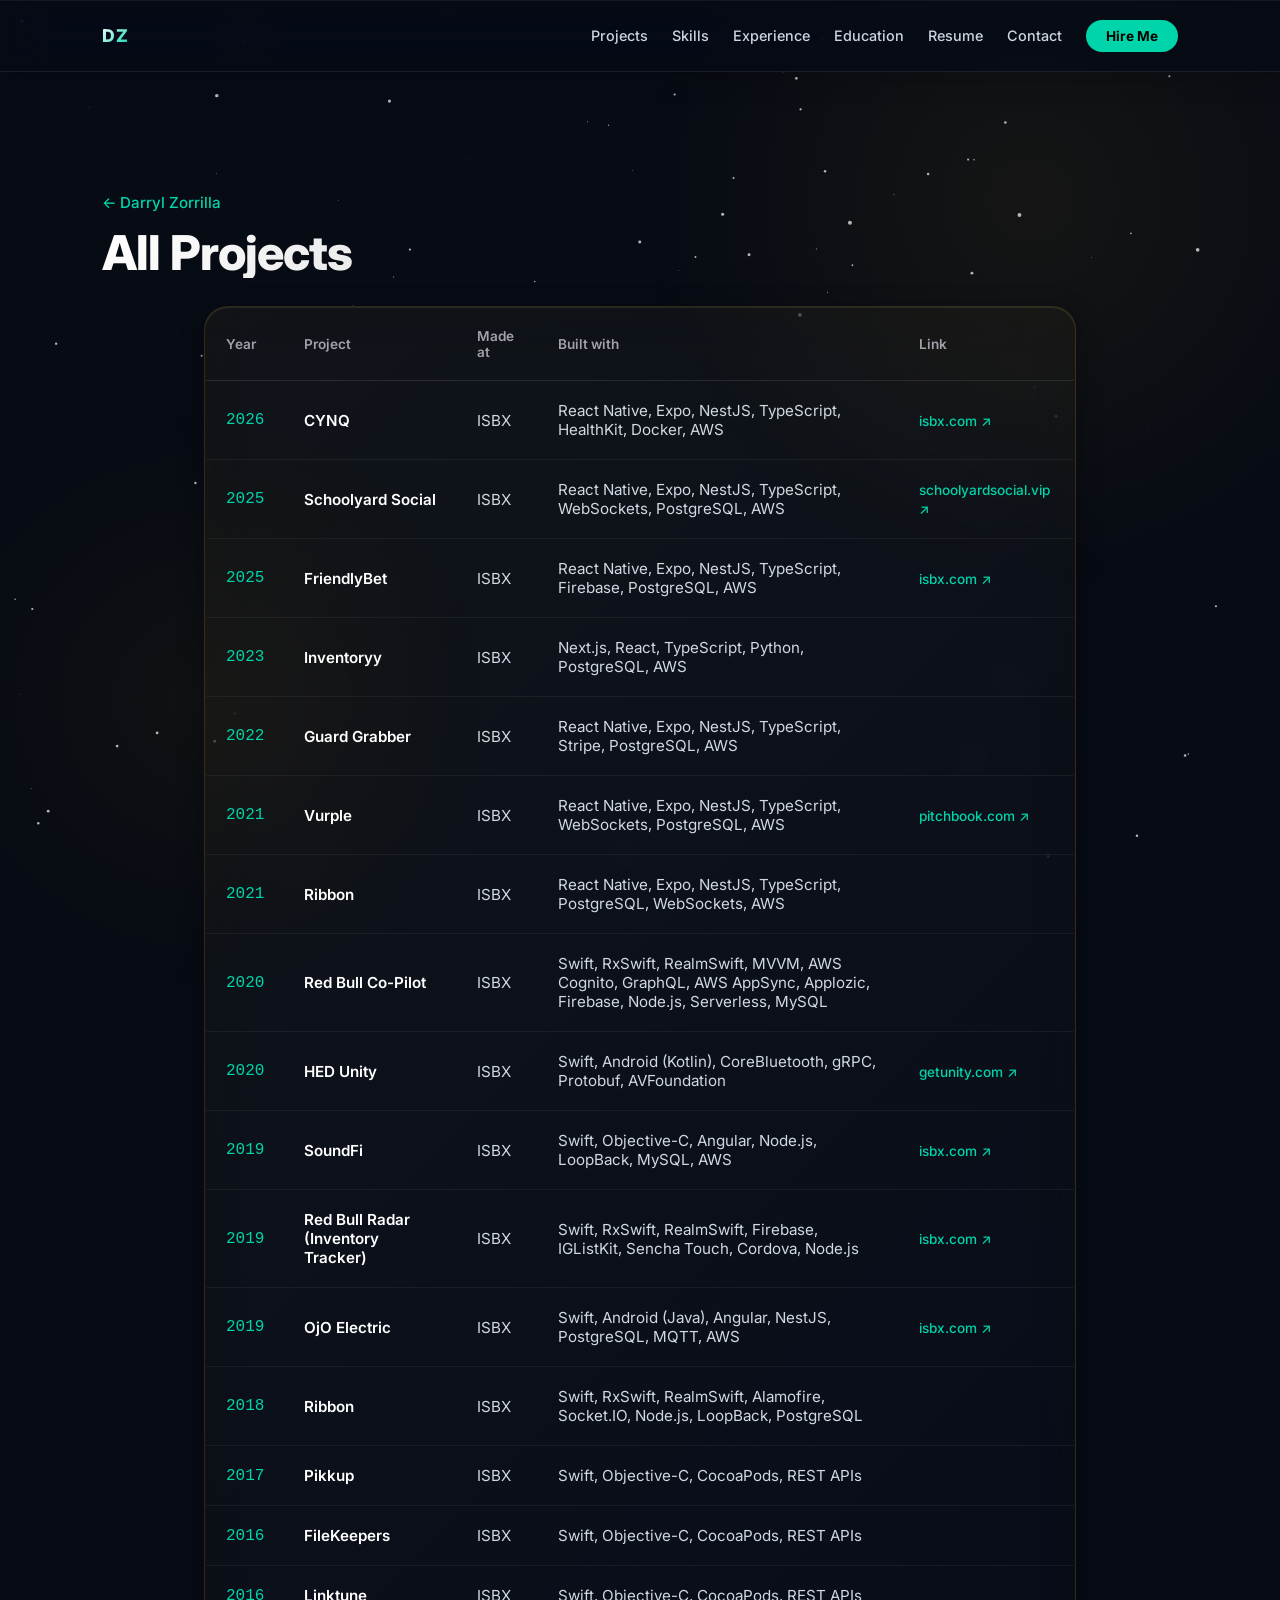
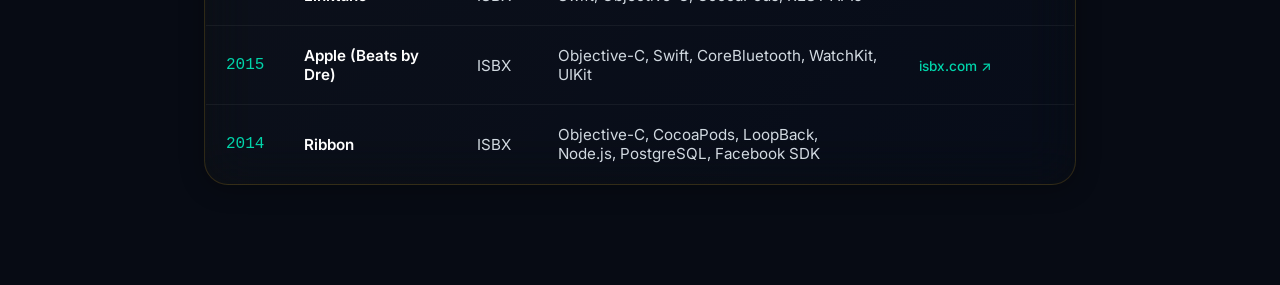
==== archive.html @ 3459eddc "Add files via upload" ====
<!DOCTYPE html>
<html lang="en">
<head>
  <meta charset="UTF-8">
  <meta name="viewport" content="width=device-width, initial-scale=1.0">
  <title>All Projects Archive — Darryl Zorrilla</title>
  <link rel="stylesheet" href="styles.css">
  <link rel="preconnect" href="https://fonts.googleapis.com">
  <link href="https://fonts.googleapis.com/css2?family=Inter:wght@300;400;500;600;700;800&display=swap" rel="stylesheet">
</head>
<body>
  <canvas id="bg"></canvas>
  <div class="background-glow"></div>
  <div class="background-glow-2"></div>
  <div class="cursor-glow" id="cursor-glow"></div>

  <!-- ─── NAV ─────────────────────────────────────────── -->
  <header class="hero archive-hero">
    <nav>
      <div class="logo"><a href="index.html" style="color: inherit; text-decoration: none;">DZ</a></div>

      <div class="nav-links" id="nav-links">
        <a href="index.html#projects">Projects</a>
        <a href="index.html#skills">Skills</a>
        <a href="index.html#experience">Experience</a>
        <a href="index.html#education">Education</a>
        <a href="Darryl%20Zorrilla%20Resume.pdf" target="_blank" rel="noopener noreferrer">Resume</a>
        <a href="index.html#contact">Contact</a>
        <a href="mailto:djzorrilla@yahoo.com" class="nav-cta" id="nav-cta-btn">Hire Me</a>
      </div>

      <button class="hamburger" id="hamburger" aria-label="Toggle navigation" aria-expanded="false">
        <span></span>
        <span></span>
        <span></span>
      </button>
    </nav>
    <div class="archive-header">
       <a href="index.html" class="back-link">← Darryl Zorrilla</a>
       <h1>All Projects</h1>
    </div>
  </header>

  <main class="archive-main">
    <div class="table-container">
      <table class="archive-table">
        <thead>
          <tr>
            <th class="col-year">Year</th>
            <th class="col-title">Project</th>
            <th class="col-company hide-mobile">Made at</th>
            <th class="col-tech hide-mobile">Built with</th>
            <th class="col-link">Link</th>
          </tr>
        </thead>
        <tbody>
          <tr>
            <td class="year">2026</td>
            <td class="title">CYNQ</td>
            <td class="company hide-mobile">ISBX</td>
            <td class="tech hide-mobile">React Native, Expo, NestJS, TypeScript, HealthKit, Docker, AWS</td>
            <td class="link"><a href="https://www.isbx.com" target="_blank" rel="noopener noreferrer">isbx.com ↗</a></td>
          </tr>
          <tr>
            <td class="year">2025</td>
            <td class="title">Schoolyard Social</td>
            <td class="company hide-mobile">ISBX</td>
            <td class="tech hide-mobile">React Native, Expo, NestJS, TypeScript, WebSockets, PostgreSQL, AWS</td>
            <td class="link"><a href="https://www.schoolyardsocial.vip" target="_blank" rel="noopener noreferrer">schoolyardsocial.vip ↗</a></td>
          </tr>
          <tr>
            <td class="year">2025</td>
            <td class="title">FriendlyBet</td>
            <td class="company hide-mobile">ISBX</td>
            <td class="tech hide-mobile">React Native, Expo, NestJS, TypeScript, Firebase, PostgreSQL, AWS</td>
            <td class="link"><a href="https://www.isbx.com" target="_blank" rel="noopener noreferrer">isbx.com ↗</a></td>
          </tr>
          <tr>
            <td class="year">2023</td>
            <td class="title">Inventoryy</td>
            <td class="company hide-mobile">ISBX</td>
            <td class="tech hide-mobile">Next.js, React, TypeScript, Python, PostgreSQL, AWS</td>
            <td class="link"></td>
          </tr>
          <tr>
            <td class="year">2022</td>
            <td class="title">Guard Grabber</td>
            <td class="company hide-mobile">ISBX</td>
            <td class="tech hide-mobile">React Native, Expo, NestJS, TypeScript, Stripe, PostgreSQL, AWS</td>
            <td class="link"></td>
          </tr>
          <tr>
            <td class="year">2021</td>
            <td class="title">Vurple</td>
            <td class="company hide-mobile">ISBX</td>
            <td class="tech hide-mobile">React Native, Expo, NestJS, TypeScript, WebSockets, PostgreSQL, AWS</td>
            <td class="link"><a href="https://pitchbook.com/profiles/company/484176-25#overview" target="_blank" rel="noopener noreferrer">pitchbook.com ↗</a></td>
          </tr>
          <tr>
            <td class="year">2021</td>
            <td class="title">Ribbon</td>
            <td class="company hide-mobile">ISBX</td>
            <td class="tech hide-mobile">React Native, Expo, NestJS, TypeScript, PostgreSQL, WebSockets, AWS</td>
            <td class="link"></td>
          </tr>
          <tr>
            <td class="year">2020</td>
            <td class="title">Red Bull Co-Pilot</td>
            <td class="company hide-mobile">ISBX</td>
            <td class="tech hide-mobile">Swift, RxSwift, RealmSwift, MVVM, AWS Cognito, GraphQL, AWS AppSync, Applozic, Firebase, Node.js, Serverless, MySQL</td>
            <td class="link"></td>
          </tr>
          <tr>
            <td class="year">2020</td>
            <td class="title">HED Unity</td>
            <td class="company hide-mobile">ISBX</td>
            <td class="tech hide-mobile">Swift, Android (Kotlin), CoreBluetooth, gRPC, Protobuf, AVFoundation</td>
            <td class="link"><a href="https://getunity.com" target="_blank" rel="noopener noreferrer">getunity.com ↗</a></td>
          </tr>
          <tr>
            <td class="year">2019</td>
            <td class="title">SoundFi</td>
            <td class="company hide-mobile">ISBX</td>
            <td class="tech hide-mobile">Swift, Objective-C, Angular, Node.js, LoopBack, MySQL, AWS</td>
            <td class="link"><a href="https://www.isbx.com/work/sound-fi" target="_blank" rel="noopener noreferrer">isbx.com ↗</a></td>
          </tr>
          <tr>
            <td class="year">2019</td>
            <td class="title">Red Bull Radar (Inventory Tracker)</td>
            <td class="company hide-mobile">ISBX</td>
            <td class="tech hide-mobile">Swift, RxSwift, RealmSwift, Firebase, IGListKit, Sencha Touch, Cordova, Node.js</td>
            <td class="link"><a href="https://www.isbx.com/work/red-bull" target="_blank" rel="noopener noreferrer">isbx.com ↗</a></td>
          </tr>
          <tr>
            <td class="year">2019</td>
            <td class="title">OjO Electric</td>
            <td class="company hide-mobile">ISBX</td>
            <td class="tech hide-mobile">Swift, Android (Java), Angular, NestJS, PostgreSQL, MQTT, AWS</td>
            <td class="link"><a href="https://www.isbx.com/work/ojo" target="_blank" rel="noopener noreferrer">isbx.com ↗</a></td>
          </tr>
          <tr>
            <td class="year">2018</td>
            <td class="title">Ribbon</td>
            <td class="company hide-mobile">ISBX</td>
            <td class="tech hide-mobile">Swift, RxSwift, RealmSwift, Alamofire, Socket.IO, Node.js, LoopBack, PostgreSQL</td>
            <td class="link"></td>
          </tr>
          <tr>
            <td class="year">2017</td>
            <td class="title">Pikkup</td>
            <td class="company hide-mobile">ISBX</td>
            <td class="tech hide-mobile">Swift, Objective-C, CocoaPods, REST APIs</td>
            <td class="link"></td>
          </tr>
          <tr>
            <td class="year">2016</td>
            <td class="title">FileKeepers</td>
            <td class="company hide-mobile">ISBX</td>
            <td class="tech hide-mobile">Swift, Objective-C, CocoaPods, REST APIs</td>
            <td class="link"></td>
          </tr>
          <tr>
            <td class="year">2016</td>
            <td class="title">Linktune</td>
            <td class="company hide-mobile">ISBX</td>
            <td class="tech hide-mobile">Swift, Objective-C, CocoaPods, REST APIs</td>
            <td class="link"></td>
          </tr>
          <tr>
            <td class="year">2015</td>
            <td class="title">Apple (Beats by Dre)</td>
            <td class="company hide-mobile">ISBX</td>
            <td class="tech hide-mobile">Objective-C, Swift, CoreBluetooth, WatchKit, UIKit</td>
            <td class="link"><a href="https://www.isbx.com/work/apple-beats" target="_blank" rel="noopener noreferrer">isbx.com ↗</a></td>
          </tr>
          <tr>
            <td class="year">2014</td>
            <td class="title">Ribbon</td>
            <td class="company hide-mobile">ISBX</td>
            <td class="tech hide-mobile">Objective-C, CocoaPods, LoopBack, Node.js, PostgreSQL, Facebook SDK</td>
            <td class="link"></td>
          </tr>
        </tbody>
      </table>
    </div>
  </main>

  <script src="script.js"></script>
</body>
</html>
---- styles.css ----
/* ─── Design Tokens ──────────────────────────────────── */
:root {
  --nav-height: 72px;
  --accent: #00d4aa;
  --accent-alt: #6366f1;
  --bg: #070b14;
  --surface: rgba(255, 255, 255, 0.03);
  --border: rgba(255, 255, 255, 0.07);
  --text-muted: #8b9ab0;
  --text-dim: #aab6c2;
  --radius-card: 24px;
  --radius-pill: 999px;
}

* {
  margin: 0;
  padding: 0;
  box-sizing: border-box;
}

html {
  scroll-behavior: smooth;
}

body {
  font-family: 'Inter', sans-serif;
  background: var(--bg);
  color: white;
  overflow-x: hidden;
}

/* ─── Canvas background ──────────────────────────────── */
#bg {
  position: fixed;
  top: 0;
  left: 0;
  z-index: -1;
  pointer-events: none;
}

/* ─── Global Cursor Glow ───────────────────────────────── */
.cursor-glow {
  position: fixed;
  width: 500px;
  height: 500px;
  background: radial-gradient(circle, rgba(251, 191, 36, 0.09) 0%, rgba(234, 179, 8, 0.03) 30%, rgba(234, 179, 8, 0) 70%);
  pointer-events: none;
  transform: translate(-50%, -50%);
  z-index: -2;
  mix-blend-mode: screen;
  will-change: transform;
  border-radius: 50%;
  transition: transform 0.08s cubic-bezier(0.25, 1, 0.5, 1);
}

.background-glow {
  position: fixed;
  width: 800px;
  height: 800px;
  background: radial-gradient(circle, rgba(251, 191, 36, 0.06) 0%, transparent 70%);
  top: -200px;
  right: -150px;
  z-index: -1;
  pointer-events: none;
}

.background-glow-2 {
  position: fixed;
  width: 600px;
  height: 600px;
  background: radial-gradient(circle, rgba(234, 179, 8, 0.04) 0%, transparent 70%);
  bottom: -100px;
  left: -100px;
  z-index: -1;
  pointer-events: none;
}

/* ─── Nav ────────────────────────────────────────────── */
nav {
  position: fixed;
  top: 0;
  left: 0;
  width: 100%;
  height: var(--nav-height);
  padding: 0 8%;
  display: flex;
  justify-content: space-between;
  align-items: center;
  backdrop-filter: blur(20px) saturate(180%);
  -webkit-backdrop-filter: blur(20px) saturate(180%);
  background: rgba(7, 11, 20, 0.7);
  border-bottom: 1px solid rgba(255, 255, 255, 0.08);
  z-index: 100;
  box-shadow: 0 4px 30px rgba(0, 0, 0, 0.2), inset 0 1px 0 rgba(255, 255, 255, 0.05);
}

.logo {
  font-weight: 800;
  font-size: 1.1rem;
  letter-spacing: 1px;
  background: linear-gradient(135deg, #fff 0%, var(--accent) 100%);
  -webkit-background-clip: text;
  -webkit-text-fill-color: transparent;
  background-clip: text;
}

.nav-links {
  display: flex;
  gap: 24px;
  align-items: center;
}

.nav-links a {
  color: #cbd5e1;
  text-decoration: none;
  font-size: 0.9rem;
  font-weight: 500;
  transition: color 0.2s ease;
}

.nav-links a:hover {
  color: var(--accent);
}

.nav-cta {
  padding: 8px 20px;
  background: var(--accent);
  color: #000 !important;
  border-radius: var(--radius-pill);
  font-weight: 700 !important;
  font-size: 0.85rem !important;
  transition: opacity 0.2s ease, transform 0.2s ease !important;
}

.nav-cta:hover {
  opacity: 0.85;
  transform: translateY(-1px);
}

/* ─── Hamburger ──────────────────────────────────────── */
.hamburger {
  display: none;
  flex-direction: column;
  justify-content: center;
  gap: 5px;
  background: none;
  border: none;
  cursor: pointer;
  padding: 4px;
}

.hamburger span {
  display: block;
  width: 24px;
  height: 2px;
  background: white;
  border-radius: 2px;
  transition: transform 0.3s ease, opacity 0.3s ease;
}

.hamburger.open span:nth-child(1) { transform: translateY(7px) rotate(45deg); }
.hamburger.open span:nth-child(2) { opacity: 0; }
.hamburger.open span:nth-child(3) { transform: translateY(-7px) rotate(-45deg); }

/* ─── Mobile nav drawer ──────────────────────────────── */
.nav-links.mobile-open {
  display: flex !important;
  flex-direction: column;
  position: fixed;
  top: var(--nav-height);
  left: 0;
  width: 100%;
  padding: 28px 8%;
  gap: 20px;
  background: rgba(7, 11, 20, 0.98);
  backdrop-filter: blur(20px);
  border-top: 1px solid var(--border);
  animation: slideDown 0.2s ease;
  overflow-y: auto;
  max-height: calc(100vh - var(--nav-height));
}

@keyframes slideDown {
  from { opacity: 0; transform: translateY(-8px); }
  to   { opacity: 1; transform: translateY(0); }
}

/* ─── Hero ───────────────────────────────────────────── */
.hero {
  min-height: 100vh;
  padding: calc(var(--nav-height) + 80px) 8% 100px;
  display: flex;
  flex-direction: column;
  justify-content: center;
}

.hero-content {
  max-width: 960px;
}

.eyebrow,
.section-label {
  color: var(--accent);
  font-size: 0.75rem;
  font-weight: 600;
  letter-spacing: 3px;
  margin-bottom: 20px;
  display: block;
}

h1 {
  font-size: clamp(2.6rem, 6vw, 5.2rem);
  font-weight: 800;
  line-height: 1.05;
  margin-bottom: 28px;
  letter-spacing: -0.02em;
}

.gradient-text {
  background: linear-gradient(135deg, var(--accent) 0%, #818cf8 100%);
  -webkit-background-clip: text;
  -webkit-text-fill-color: transparent;
  background-clip: text;
}

.hero-description {
  color: var(--text-dim);
  font-size: 1.15rem;
  line-height: 1.85;
  max-width: 680px;
  margin-bottom: 40px;
}

/* ─── Hero Stats ─────────────────────────────────────── */
.hero-stats {
  display: flex;
  align-items: center;
  gap: 0;
  margin-bottom: 44px;
  padding: 24px 28px;
  background: var(--surface);
  border: 1px solid var(--border);
  border-radius: 16px;
  width: fit-content;
}

.stat {
  display: flex;
  flex-direction: column;
  gap: 4px;
  padding: 0 28px;
}

.stat:first-child {
  padding-left: 0;
}

.stat-number {
  font-size: 1.5rem;
  font-weight: 800;
  color: var(--accent);
  letter-spacing: -0.02em;
}

.stat-label {
  font-size: 0.75rem;
  color: var(--text-muted);
  font-weight: 500;
  white-space: nowrap;
}

.stat-divider {
  width: 1px;
  height: 40px;
  background: var(--border);
  flex-shrink: 0;
}

/* ─── Hero Buttons ───────────────────────────────────── */
.hero-buttons {
  display: flex;
  gap: 14px;
}

.primary-btn,
.secondary-btn {
  padding: 14px 26px;
  border-radius: 12px;
  text-decoration: none;
  font-size: 0.95rem;
  font-weight: 600;
  transition: all 0.2s ease;
}

.primary-btn {
  background: var(--accent);
  color: #000;
  box-shadow: 0 4px 15px rgba(251, 191, 36, 0.2), inset 0 1px 0 rgba(255, 255, 255, 0.3);
}

.primary-btn:hover {
  transform: translateY(-2px);
  box-shadow: 0 8px 24px rgba(251, 191, 36, 0.35), inset 0 1px 0 rgba(255, 255, 255, 0.4);
}

.secondary-btn {
  border: 1px solid var(--border);
  color: white;
  background: rgba(255, 255, 255, 0.02);
  backdrop-filter: blur(12px);
  -webkit-backdrop-filter: blur(12px);
  box-shadow: inset 0 1px 0 rgba(255, 255, 255, 0.05);
}

.secondary-btn:hover {
  border-color: rgba(251, 191, 36, 0.4);
  background: rgba(251, 191, 36, 0.03);
  transform: translateY(-2px);
}

/* ─── Sections ───────────────────────────────────────── */
section {
  padding: 110px 8%;
  scroll-margin-top: var(--nav-height);
}

.section-header {
  margin-bottom: 48px;
}

.section-header h2 {
  font-size: clamp(1.8rem, 4vw, 2.8rem);
  font-weight: 800;
  letter-spacing: -0.02em;
  margin-bottom: 10px;
}

.section-subtitle {
  color: var(--text-muted);
  font-size: 0.95rem;
  margin-top: 10px;
}

/* ─── Skills ─────────────────────────────────────────── */
.skills-categories {
  display: flex;
  flex-direction: column;
  gap: 28px;
}

.skill-group {
  display: flex;
  align-items: flex-start;
  gap: 20px;
}

.skill-group-label {
  color: var(--text-muted);
  font-size: 0.75rem;
  font-weight: 600;
  letter-spacing: 1.5px;
  min-width: 80px;
  margin-top: 12px;
  text-transform: uppercase;
  flex-shrink: 0;
}

.skills-grid {
  display: flex;
  flex-wrap: wrap;
  gap: 10px;
}

.skills-grid span {
  padding: 9px 16px;
  border-radius: var(--radius-pill);
  background: var(--surface);
  border: 1px solid var(--border);
  font-size: 0.85rem;
  font-weight: 500;
  color: #d1d9e0;
  transition: all 0.2s ease;
  cursor: default;
}

.skills-grid span:hover {
  border-color: rgba(251, 191, 36, 0.5);
  color: var(--accent);
  background: rgba(251, 191, 36, 0.06);
}

/* ─── Project Grid ───────────────────────────────────── */
.project-grid {
  display: grid;
  grid-template-columns: repeat(auto-fill, minmax(320px, 1fr));
  gap: 20px;
  overflow: visible;
}

/* ─── Flip Card ──────────────────────────────────────── */
.flip-card {
  perspective: 1200px;
  height: 540px;
  cursor: pointer;
}

.flip-card.featured {
  grid-column: span 2;
}

.flip-card-inner {
  position: relative;
  width: 100%;
  height: 100%;
  transition: transform 0.65s cubic-bezier(0.23, 1, 0.32, 1);
  transform-style: preserve-3d;
}

.flip-card.flipped .flip-card-inner {
  transform: rotateY(180deg);
}

.flip-card-front,
.flip-card-back {
  position: absolute;
  top: 0;
  left: 0;
  width: 100%;
  height: 100%;
  padding: 30px;
  border-radius: var(--radius-card);
  backface-visibility: hidden;
  -webkit-backface-visibility: hidden;
  border: 1px solid rgba(255, 255, 255, 0.08);
  background: linear-gradient(135deg, rgba(255, 255, 255, 0.05) 0%, rgba(255, 255, 255, 0.01) 100%);
  backdrop-filter: blur(24px) saturate(160%);
  -webkit-backdrop-filter: blur(24px) saturate(160%);
  box-shadow: 0 8px 32px 0 rgba(0, 0, 0, 0.3), inset 0 1px 1px 0 rgba(255, 255, 255, 0.1);
  display: flex;
  flex-direction: column;
  transition: border-color 0.3s ease, box-shadow 0.3s ease;
  overflow: hidden;
}

.flip-card:hover .flip-card-front,
.flip-card:hover .flip-card-back {
  border-color: rgba(251, 191, 36, 0.35);
  box-shadow: 0 12px 40px rgba(0, 0, 0, 0.4), inset 0 1px 2px rgba(255, 255, 255, 0.2);
}

.flip-card-back {
  transform: rotateY(180deg);
  background: linear-gradient(135deg, rgba(251, 191, 36, 0.05) 0%, rgba(234, 179, 8, 0.05) 100%);
  border-color: rgba(251, 191, 36, 0.2);
}

/* Card Images */
.card-image {
  margin: -30px -30px 20px -30px;
  height: 200px;
  overflow: hidden;
  border-bottom: 1px solid rgba(255, 255, 255, 0.08);
  position: relative;
}

.card-image img {
  width: 100%;
  height: 100%;
  object-fit: cover;
  transition: transform 0.6s cubic-bezier(0.23, 1, 0.32, 1);
}

.flip-card:hover .card-image img {
  transform: scale(1.05);
}

.card-image.placeholder {
  background: linear-gradient(135deg, rgba(251, 191, 36, 0.08) 0%, rgba(234, 179, 8, 0.02) 100%);
  display: flex;
  align-items: center;
  justify-content: center;
  transition: transform 0.6s cubic-bezier(0.23, 1, 0.32, 1);
}

.placeholder-icon {
  font-size: 3.5rem;
  color: rgba(251, 191, 36, 0.15);
  transition: color 0.3s ease, transform 0.6s ease;
}

.flip-card:hover .card-image.placeholder {
  transform: scale(1.02);
}

.flip-card:hover .placeholder-icon {
  color: rgba(251, 191, 36, 0.4);
  transform: rotate(15deg);
}

/* Link Icons */
.link-icon {
  display: inline-block;
  font-size: 0.8em;
  margin-left: 6px;
  color: var(--accent);
  opacity: 0.7;
  transition: opacity 0.2s, transform 0.2s;
}

.flip-card-front h3 a:hover .link-icon {
  opacity: 1;
  transform: translate(2px, -2px);
}

/* Local Card Mouse Spotlight Glow */
.flip-card-front::after,
.flip-card-back::after {
  content: '';
  position: absolute;
  top: 0;
  left: 0;
  right: 0;
  bottom: 0;
  border-radius: inherit;
  background: radial-gradient(
    300px circle at var(--mouse-x, 0px) var(--mouse-y, 0px),
    rgba(251, 191, 36, 0.07),
    transparent 60%
  );
  z-index: 0;
  pointer-events: none;
  opacity: 0;
  transition: opacity 0.3s ease;
}

.flip-card:hover .flip-card-front::after,
.flip-card:hover .flip-card-back::after {
  opacity: 1;
}

.flip-card-front *,
.flip-card-back * {
  position: relative;
  z-index: 2;
}

/* Front face */
.card-tag {
  font-size: 0.7rem;
  font-weight: 600;
  letter-spacing: 1.5px;
  color: var(--accent);
  text-transform: uppercase;
  margin-bottom: 14px;
}

.flip-card-front h3 {
  font-size: 1.5rem;
  font-weight: 700;
  margin-bottom: 14px;
  letter-spacing: -0.01em;
}

.flip-card-front h3 a {
  color: inherit;
  text-decoration: none;
  transition: color 0.2s ease;
}

.flip-card-front h3 a:hover {
  color: var(--accent);
}

.flip-card-front > p {
  color: var(--text-dim);
  line-height: 1.7;
  font-size: 0.95rem;
  flex: 1;
}

.flip-hint {
  margin-top: 20px;
  font-size: 0.75rem;
  color: var(--text-muted);
  font-weight: 500;
  display: flex;
  align-items: center;
  gap: 4px;
  opacity: 0.7;
  transition: opacity 0.2s ease;
}

.flip-card:hover .flip-hint {
  opacity: 1;
  color: var(--accent);
}

/* Back face */
.card-back-title {
  font-size: 0.7rem;
  font-weight: 600;
  letter-spacing: 1.5px;
  color: var(--accent);
  text-transform: uppercase;
  margin-bottom: 16px;
}

.contributions {
  list-style: none;
  display: flex;
  flex-direction: column;
  gap: 9px;
  flex: 1;
  margin-bottom: 20px;
}

.contributions li {
  font-size: 0.9rem;
  color: var(--text-dim);
  line-height: 1.5;
  display: flex;
  align-items: flex-start;
  gap: 8px;
}

.contributions li::before {
  content: '▸';
  color: var(--accent);
  font-size: 0.75rem;
  flex-shrink: 0;
  margin-top: 2px;
}

.tech-tags {
  display: flex;
  flex-wrap: wrap;
  gap: 8px;
  margin-top: auto;
}

.tech-tags span {
  font-size: 0.72rem;
  font-weight: 600;
  padding: 5px 12px;
  border-radius: var(--radius-pill);
  background: rgba(251, 191, 36, 0.1);
  border: 1px solid rgba(251, 191, 36, 0.25);
  color: var(--accent);
  letter-spacing: 0.3px;
}

/* ─── Notable Work ───────────────────────────────────── */
.notable-work {
  margin-top: 60px;
  padding: 32px 40px;
  background: var(--surface);
  border: 1px solid var(--border);
  border-radius: var(--radius-card);
}

.notable-work h3 {
  font-size: 1.15rem;
  color: white;
  margin-bottom: 24px;
  font-weight: 700;
  letter-spacing: -0.01em;
}

.notable-list {
  list-style: none;
  display: grid;
  grid-template-columns: repeat(auto-fit, minmax(280px, 1fr));
  gap: 20px 24px;
}

.notable-list li {
  font-size: 0.95rem;
  color: var(--text-dim);
  line-height: 1.5;
  display: flex;
  align-items: flex-start;
  gap: 10px;
}

.notable-list li::before {
  content: '▸';
  color: var(--accent);
  font-size: 0.8rem;
  margin-top: 2px;
  flex-shrink: 0;
}

.notable-list strong {
  color: #fff;
  font-weight: 600;
}

/* ─── Education & Certifications ─────────────────────── */
.education-section {
  border-top: 1px solid var(--border);
}

.education-grid {
  display: grid;
  grid-template-columns: repeat(auto-fit, minmax(320px, 1fr));
  gap: 24px;
}

.education-card {
  padding: 28px 32px;
  background: var(--surface);
  border: 1px solid var(--border);
  border-radius: var(--radius-card);
  transition: border-color 0.3s ease;
}

.education-card:hover {
  border-color: rgba(251, 191, 36, 0.35);
}

.education-card .edu-icon {
  font-size: 1.8rem;
  margin-bottom: 16px;
  display: block;
}

.education-card h4 {
  font-size: 1.1rem;
  font-weight: 700;
  margin-bottom: 6px;
}

.education-card .edu-school {
  color: var(--accent);
  font-size: 0.85rem;
  font-weight: 600;
  margin-bottom: 4px;
}

.education-card .edu-detail {
  color: var(--text-muted);
  font-size: 0.85rem;
  line-height: 1.5;
}

.education-card .edu-year {
  color: var(--text-muted);
  font-size: 0.8rem;
  font-weight: 500;
  margin-top: 8px;
  display: inline-block;
  padding: 4px 12px;
  background: rgba(255, 255, 255, 0.04);
  border-radius: var(--radius-pill);
}

.cert-badge {
  display: inline-flex;
  align-items: center;
  gap: 6px;
  margin-top: 8px;
  padding: 4px 14px;
  background: rgba(251, 191, 36, 0.08);
  border: 1px solid rgba(251, 191, 36, 0.2);
  border-radius: var(--radius-pill);
  font-size: 0.75rem;
  color: var(--accent);
  font-weight: 600;
}

/* ─── Timeline ───────────────────────────────────────── */
.timeline {
  display: flex;
  flex-direction: column;
  gap: 0;
  position: relative;
}

.timeline::before {
  content: '';
  position: absolute;
  left: 88px;
  top: 12px;
  bottom: 12px;
  width: 1px;
  background: linear-gradient(to bottom, var(--accent), var(--accent-alt), transparent);
  opacity: 0.3;
}

.timeline-item {
  display: grid;
  grid-template-columns: 120px 1fr;
  gap: 24px;
  padding-bottom: 40px;
  position: relative;
}

.timeline-item:last-child {
  padding-bottom: 0;
}

.timeline-left {
  display: flex;
  flex-direction: column;
  align-items: flex-end;
  gap: 12px;
  padding-top: 4px;
}

.timeline-year {
  color: var(--accent);
  font-weight: 700;
  font-size: 0.8rem;
  text-align: right;
  line-height: 1.3;
  white-space: nowrap;
}

.timeline-dot {
  width: 10px;
  height: 10px;
  border-radius: 50%;
  background: var(--accent);
  border: 2px solid var(--bg);
  box-shadow: 0 0 0 3px rgba(251, 191, 36, 0.2);
  flex-shrink: 0;
  position: relative;
  left: 5px;
}

.timeline-right {
  padding-bottom: 4px;
}

.timeline-right h4 {
  font-size: 1.1rem;
  font-weight: 700;
  margin-bottom: 4px;
}

.timeline-company {
  color: var(--accent);
  font-size: 0.85rem;
  font-weight: 600;
  margin-bottom: 10px;
}

.timeline-right > p:last-child {
  color: var(--text-dim);
  line-height: 1.7;
  font-size: 0.92rem;
}

/* ─── Contact ────────────────────────────────────────── */
.contact-section {
  background: linear-gradient(135deg, rgba(251, 191, 36, 0.03) 0%, rgba(234, 179, 8, 0.03) 100%);
  border-top: 1px solid var(--border);
}

.contact-text {
  color: var(--text-dim);
  line-height: 1.8;
  max-width: 560px;
  font-size: 1.05rem;
}

.contact-links {
  margin-top: 32px;
  display: flex;
  gap: 20px;
  flex-wrap: wrap;
}

.contact-links a {
  color: white;
  text-decoration: none;
  font-weight: 600;
  font-size: 1rem;
  padding: 14px 28px;
  border-radius: 12px;
  border: 1px solid var(--border);
  background: var(--surface);
  transition: all 0.2s ease;
}

.contact-links a:hover {
  color: var(--accent);
  border-color: rgba(251, 191, 36, 0.4);
  transform: translateY(-2px);
}

/* ─── Responsive ─────────────────────────────────────── */
@media (max-width: 900px) {
  .flip-card.featured {
    grid-column: span 1;
  }

  .hero-stats {
    flex-wrap: wrap;
    gap: 16px;
  }

  .stat-divider {
    display: none;
  }

  .stat {
    padding: 0 16px;
  }
}

@media (max-width: 768px) {
  .hamburger {
    display: flex;
  }

  .nav-links {
    display: none;
  }

  section {
    padding: 80px 6%;
  }

  .hero {
    padding-left: 6%;
    padding-right: 6%;
  }

  .skill-group {
    flex-direction: column;
    gap: 10px;
  }

  .skill-group-label {
    min-width: unset;
    margin-top: 0;
  }

  .timeline::before {
    left: 72px;
  }

  .timeline-item {
    grid-template-columns: 90px 1fr;
  }

  .hero-stats {
    width: 100%;
    justify-content: space-between;
  }

  /* ── Mobile flip-card fixes ── */
  .project-grid {
    grid-template-columns: 1fr;
    gap: 16px;
  }

  .flip-card,
  .flip-card.featured {
    grid-column: span 1;
    height: 520px;
  }

  .flip-card-front {
    padding: 24px;
  }

  .flip-card-front h3 {
    font-size: 1.3rem;
  }

  .flip-card-front > p {
    font-size: 0.88rem;
  }

  .flip-card-back {
    padding: 24px;
  }

  .contributions {
    gap: 7px;
    margin-bottom: 14px;
  }

  .contributions li {
    font-size: 0.82rem;
  }

  .tech-tags span {
    font-size: 0.68rem;
    padding: 4px 10px;
  }

  .flip-hint {
    font-size: 0.72rem;
  }

  .notable-work {
    padding: 24px 20px;
  }

  .notable-list {
    grid-template-columns: 1fr;
    gap: 14px;
  }

  .education-grid {
    grid-template-columns: 1fr;
  }
}

@media (max-width: 480px) {
  .timeline-item {
    grid-template-columns: 1fr;
  }

  .timeline::before {
    display: none;
  }

  .timeline-left {
    flex-direction: row;
    align-items: center;
    gap: 10px;
  }

  .timeline-dot {
    left: 0;
  }

  .hero-stats {
    flex-direction: column;
    gap: 12px;
  }

  .stat {
    flex-direction: row;
    align-items: center;
    gap: 8px;
    padding: 0;
  }

  .stat-number {
    font-size: 1.2rem;
  }

  .hero-buttons {
    flex-direction: column;
  }

  .primary-btn,
  .secondary-btn {
    text-align: center;
  }
}

/* ─── Archive Link Button ────────────────────────────── */
.archive-link-wrapper {
  margin-top: 60px;
  display: flex;
  justify-content: center;
}

.archive-link {
  display: inline-flex;
  align-items: center;
  gap: 8px;
  padding: 14px 26px;
  border-radius: 12px;
  text-decoration: none;
  font-size: 0.95rem;
  font-weight: 600;
  border: 1px solid var(--border);
  color: white;
  background: rgba(255, 255, 255, 0.02);
  backdrop-filter: blur(12px);
  -webkit-backdrop-filter: blur(12px);
  box-shadow: inset 0 1px 0 rgba(255, 255, 255, 0.05);
  transition: all 0.2s ease;
}

.archive-link:hover {
  border-color: rgba(251, 191, 36, 0.4);
  background: rgba(251, 191, 36, 0.03);
  transform: translateY(-2px);
  color: var(--accent);
}

/* ─── Archive Page ───────────────────────────────────── */
.archive-hero {
  min-height: auto;
  padding-bottom: 0;
}

.archive-header {
  margin-top: 40px;
}

.archive-header h1 {
  font-size: 3rem;
  margin-top: 16px;
  background: linear-gradient(135deg, #ffffff 0%, rgba(255, 255, 255, 0.7) 100%);
  -webkit-background-clip: text;
  -webkit-text-fill-color: transparent;
}

.back-link {
  color: var(--accent);
  text-decoration: none;
  font-weight: 500;
  font-size: 0.95rem;
  transition: opacity 0.2s;
  display: inline-block;
}

.back-link:hover {
  opacity: 0.8;
}

.archive-main {
  max-width: 1000px;
  margin: 0 auto;
  padding: 0 5%;
  padding-bottom: 100px;
}

.table-container {
  background: linear-gradient(135deg, rgba(251, 191, 36, 0.05) 0%, rgba(234, 179, 8, 0.01) 100%);
  border: 1px solid rgba(251, 191, 36, 0.15);
  border-radius: var(--radius-card);
  padding: 1px;
  overflow-x: auto;
  backdrop-filter: blur(24px) saturate(160%);
  -webkit-backdrop-filter: blur(24px) saturate(160%);
  box-shadow: 0 4px 24px rgba(0, 0, 0, 0.3), inset 0 1px 1px rgba(255, 255, 255, 0.1);
}

.archive-table {
  width: 100%;
  border-collapse: collapse;
  text-align: left;
}

.archive-table th {
  padding: 20px;
  font-size: 0.85rem;
  color: #a1a1aa;
  font-weight: 600;
  border-bottom: 1px solid rgba(255, 255, 255, 0.1);
}

.archive-table td {
  padding: 20px;
  font-size: 0.95rem;
  border-bottom: 1px solid rgba(255, 255, 255, 0.05);
  color: #d1d9e0;
}

.archive-table tr:last-child td {
  border-bottom: none;
}

.archive-table tr:hover td {
  background: rgba(251, 191, 36, 0.05);
}

.archive-table .year {
  color: var(--accent);
  font-family: monospace;
  font-size: 1rem;
}

.archive-table .title {
  font-weight: 600;
  color: #ffffff;
}

.archive-table .link a {
  color: var(--accent);
  text-decoration: none;
  font-size: 0.85rem;
  font-weight: 500;
}

.archive-table .link a:hover {
  text-decoration: underline;
}

@media (max-width: 768px) {
  .hide-mobile {
    display: none;
  }
}
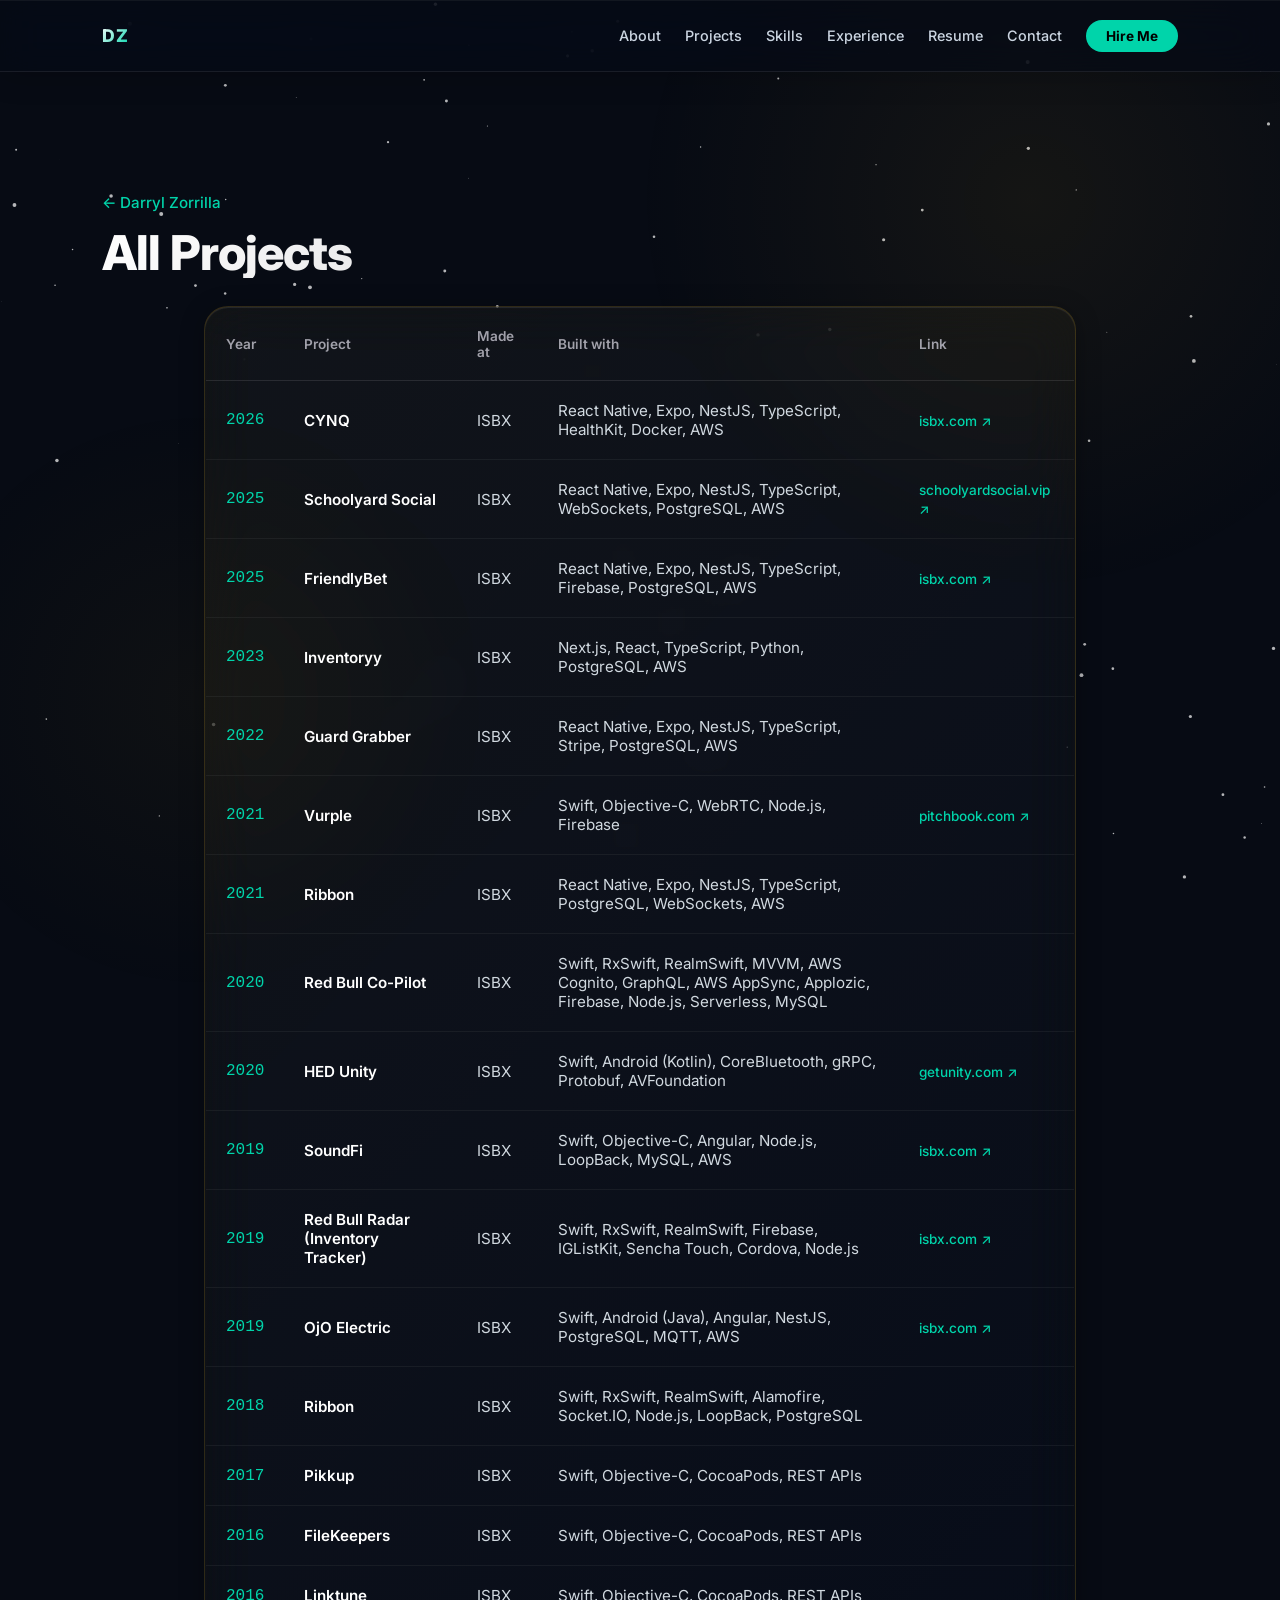
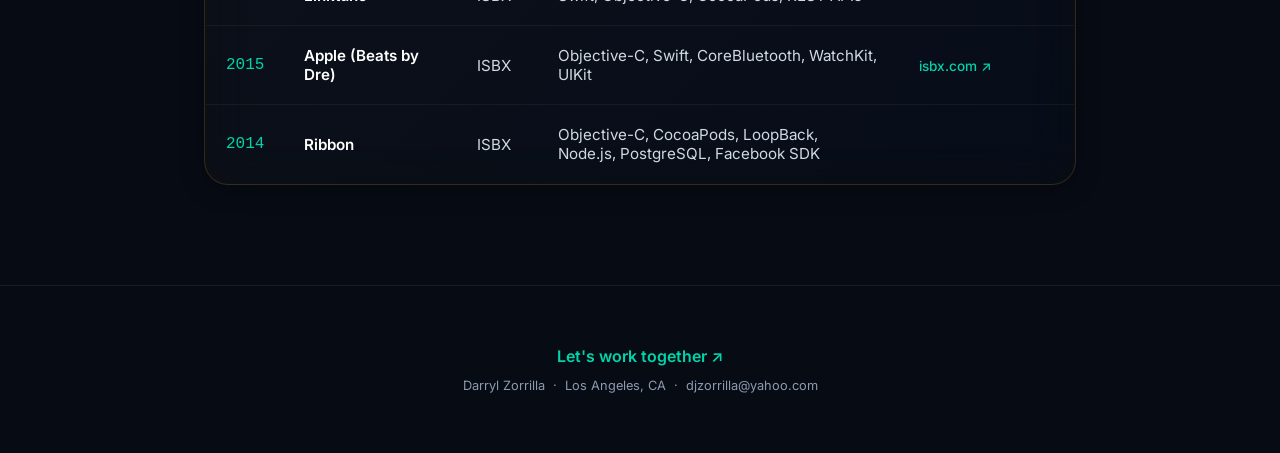
==== commit 63a60980: "Add files via upload" ====
--- a/archive.html
+++ b/archive.html
@@ -4,6 +4,9 @@
   <meta charset="UTF-8">
   <meta name="viewport" content="width=device-width, initial-scale=1.0">
   <title>All Projects Archive — Darryl Zorrilla</title>
+  <meta name="description" content="Full archive of projects built by Darryl Zorrilla — Senior Full-Stack & Mobile Engineer based in Los Angeles.">
+  <meta property="og:title" content="Project Archive — Darryl Zorrilla">
+  <meta property="og:description" content="Every app and platform I've shipped over 15+ years.">
   <link rel="stylesheet" href="styles.css">
   <link rel="preconnect" href="https://fonts.googleapis.com">
   <link href="https://fonts.googleapis.com/css2?family=Inter:wght@300;400;500;600;700;800&display=swap" rel="stylesheet">
@@ -20,10 +23,10 @@
       <div class="logo"><a href="index.html" style="color: inherit; text-decoration: none;">DZ</a></div>
 
       <div class="nav-links" id="nav-links">
+        <a href="index.html#about">About</a>
         <a href="index.html#projects">Projects</a>
         <a href="index.html#skills">Skills</a>
         <a href="index.html#experience">Experience</a>
-        <a href="index.html#education">Education</a>
         <a href="Darryl%20Zorrilla%20Resume.pdf" target="_blank" rel="noopener noreferrer">Resume</a>
         <a href="index.html#contact">Contact</a>
         <a href="mailto:djzorrilla@yahoo.com" class="nav-cta" id="nav-cta-btn">Hire Me</a>
@@ -93,7 +96,7 @@
             <td class="year">2021</td>
             <td class="title">Vurple</td>
             <td class="company hide-mobile">ISBX</td>
-            <td class="tech hide-mobile">React Native, Expo, NestJS, TypeScript, WebSockets, PostgreSQL, AWS</td>
+            <td class="tech hide-mobile">Swift, Objective-C, WebRTC, Node.js, Firebase</td>
             <td class="link"><a href="https://pitchbook.com/profiles/company/484176-25#overview" target="_blank" rel="noopener noreferrer">pitchbook.com ↗</a></td>
           </tr>
           <tr>
@@ -185,6 +188,13 @@
     </div>
   </main>
 
-  <script src="script.js"></script>
+  <footer class="archive-footer">
+    <p>
+      <a href="index.html#contact" class="archive-footer-cta">Let's work together ↗</a>
+    </p>
+    <p class="archive-footer-note">Darryl Zorrilla &nbsp;·&nbsp; Los Angeles, CA &nbsp;·&nbsp; djzorrilla@yahoo.com</p>
+  </footer>
+
+  <script src="script.js" defer></script>
 </body>
 </html>
--- a/styles.css
+++ b/styles.css
@@ -852,42 +852,296 @@
   font-size: 0.92rem;
 }
 
+/* ─── About ──────────────────────────────────────────── */
+.about-section {
+  padding: 110px 8%;
+  border-top: 1px solid var(--border);
+}
+
+.about-grid {
+  display: grid;
+  grid-template-columns: 1fr 340px;
+  gap: 60px;
+  align-items: start;
+}
+
+.about-avatar {
+  margin-bottom: 28px;
+}
+
+.about-avatar img {
+  width: 88px;
+  height: 88px;
+  border-radius: 50%;
+  object-fit: cover;
+  border: 2px solid rgba(0, 212, 170, 0.4);
+  box-shadow: 0 0 0 4px rgba(0, 212, 170, 0.08);
+  display: block;
+}
+
+.about-text p {
+  color: var(--text-dim);
+  font-size: 1.05rem;
+  line-height: 1.85;
+  margin-bottom: 22px;
+}
+
+.about-text p:last-child {
+  margin-bottom: 0;
+}
+
+.about-sidebar {
+  display: flex;
+  flex-direction: column;
+  gap: 16px;
+  position: sticky;
+  top: calc(var(--nav-height) + 32px);
+}
+
+.about-card {
+  padding: 20px 24px;
+  background: var(--surface);
+  border: 1px solid var(--border);
+  border-radius: 16px;
+  display: flex;
+  flex-direction: column;
+  gap: 6px;
+  transition: border-color 0.3s ease;
+}
+
+.about-card:hover {
+  border-color: rgba(0, 212, 170, 0.35);
+}
+
+.about-card-label {
+  font-size: 0.7rem;
+  font-weight: 600;
+  letter-spacing: 1.5px;
+  color: var(--accent);
+  text-transform: uppercase;
+}
+
+.about-card-value {
+  font-size: 0.9rem;
+  color: var(--text-dim);
+  line-height: 1.5;
+}
+
+@media (max-width: 900px) {
+  .about-grid {
+    grid-template-columns: 1fr;
+    gap: 40px;
+  }
+
+  .about-sidebar {
+    position: static;
+    display: grid;
+    grid-template-columns: repeat(2, 1fr);
+    gap: 14px;
+  }
+}
+
+@media (max-width: 540px) {
+  .about-sidebar {
+    grid-template-columns: 1fr;
+  }
+}
+
+/* ─── Now Building ───────────────────────────────────── */
+.now-building-section {
+  padding: 110px 8%;
+  border-top: 1px solid var(--border);
+}
+
+.now-grid {
+  display: grid;
+  grid-template-columns: repeat(auto-fit, minmax(260px, 1fr));
+  gap: 20px;
+}
+
+.now-card {
+  position: relative;
+  padding: 28px 30px;
+  background: var(--surface);
+  border: 1px solid var(--border);
+  border-radius: var(--radius-card);
+  display: flex;
+  flex-direction: column;
+  gap: 14px;
+  transition:
+    border-color 0.3s cubic-bezier(0.23, 1, 0.32, 1),
+    transform 0.3s cubic-bezier(0.23, 1, 0.32, 1),
+    box-shadow 0.3s cubic-bezier(0.23, 1, 0.32, 1);
+}
+
+.now-card:hover {
+  border-color: rgba(0, 212, 170, 0.35);
+  transform: translateY(-4px);
+  box-shadow: 0 12px 32px rgba(0, 0, 0, 0.25);
+}
+
+.now-card::before {
+  content: '';
+  position: absolute;
+  top: 0;
+  left: 24px;
+  right: 24px;
+  height: 2px;
+  background: linear-gradient(90deg, var(--accent), var(--accent-alt));
+  border-radius: 0 0 2px 2px;
+  opacity: 0;
+  transition: opacity 0.3s ease;
+}
+
+.now-card:hover::before {
+  opacity: 1;
+}
+
+.now-emoji {
+  font-size: 2rem;
+  line-height: 1;
+}
+
+.now-card h4 {
+  font-size: 1.05rem;
+  font-weight: 700;
+  letter-spacing: -0.01em;
+  color: white;
+}
+
+.now-card p {
+  font-size: 0.88rem;
+  color: var(--text-muted);
+  line-height: 1.65;
+}
+
+@media (max-width: 768px) {
+  .now-grid {
+    grid-template-columns: 1fr;
+    gap: 16px;
+  }
+}
+
 /* ─── Contact ────────────────────────────────────────── */
 .contact-section {
-  background: linear-gradient(135deg, rgba(251, 191, 36, 0.03) 0%, rgba(234, 179, 8, 0.03) 100%);
   border-top: 1px solid var(--border);
-}
-
-.contact-text {
-  color: var(--text-dim);
-  line-height: 1.8;
-  max-width: 560px;
-  font-size: 1.05rem;
-}
-
-.contact-links {
-  margin-top: 32px;
-  display: flex;
-  gap: 20px;
+  background: linear-gradient(180deg,
+    rgba(0, 212, 170, 0.02) 0%,
+    rgba(99, 102, 241, 0.04) 100%);
+  text-align: center;
+  padding: 120px 8%;
+}
+
+.contact-inner {
+  max-width: 720px;
+  margin: 0 auto;
+  display: flex;
+  flex-direction: column;
+  align-items: center;
+  gap: 40px;
+}
+
+.contact-heading {
+  font-size: clamp(2rem, 5vw, 3.2rem);
+  font-weight: 800;
+  letter-spacing: -0.02em;
+  margin-top: 16px;
+}
+
+.contact-availability {
+  color: var(--text-muted);
+  font-size: 1rem;
+  margin-top: 12px;
+  line-height: 1.7;
+}
+
+.contact-roles {
+  display: flex;
+  flex-direction: column;
+  align-items: center;
+  gap: 14px;
+}
+
+.contact-roles-label {
+  font-size: 0.75rem;
+  font-weight: 600;
+  letter-spacing: 2px;
+  color: var(--text-muted);
+  text-transform: uppercase;
+}
+
+.contact-role-tags {
+  display: flex;
   flex-wrap: wrap;
-}
-
-.contact-links a {
-  color: white;
-  text-decoration: none;
-  font-weight: 600;
-  font-size: 1rem;
+  justify-content: center;
+  gap: 10px;
+}
+
+.contact-role-tags span {
+  padding: 8px 18px;
+  border-radius: var(--radius-pill);
+  background: rgba(99, 102, 241, 0.08);
+  border: 1px solid rgba(99, 102, 241, 0.25);
+  color: #a5b4fc;
+  font-size: 0.85rem;
+  font-weight: 600;
+}
+
+.contact-actions {
+  display: flex;
+  flex-wrap: wrap;
+  justify-content: center;
+  gap: 14px;
+}
+
+.contact-btn {
   padding: 14px 28px;
   border-radius: 12px;
+  text-decoration: none;
+  font-size: 0.95rem;
+  font-weight: 600;
   border: 1px solid var(--border);
+  color: white;
   background: var(--surface);
-  transition: all 0.2s ease;
-}
-
-.contact-links a:hover {
-  color: var(--accent);
-  border-color: rgba(251, 191, 36, 0.4);
-  transform: translateY(-2px);
+  transition: all 0.25s cubic-bezier(0.23, 1, 0.32, 1);
+}
+
+.contact-btn:hover {
+  border-color: rgba(0, 212, 170, 0.4);
+  color: var(--accent);
+  transform: translateY(-3px);
+  box-shadow: 0 8px 24px rgba(0, 212, 170, 0.12);
+}
+
+.contact-btn--primary {
+  background: var(--accent);
+  color: #000;
+  border-color: var(--accent);
+  box-shadow: 0 4px 16px rgba(0, 212, 170, 0.25);
+}
+
+.contact-btn--primary:hover {
+  color: #000;
+  background: #00ebb8;
+  border-color: #00ebb8;
+  box-shadow: 0 8px 28px rgba(0, 212, 170, 0.4);
+  transform: translateY(-3px);
+}
+
+.contact-footer-note {
+  font-size: 0.8rem;
+  color: var(--text-muted);
+}
+
+@media (max-width: 540px) {
+  .contact-actions {
+    flex-direction: column;
+    align-items: stretch;
+  }
+
+  .contact-btn {
+    text-align: center;
+  }
 }
 
 /* ─── Responsive ─────────────────────────────────────── */
@@ -1194,3 +1448,57 @@
   }
 }
 
+/* ─── Archive Footer ─────────────────────────────────── */
+.archive-footer {
+  text-align: center;
+  padding: 60px 8%;
+  border-top: 1px solid var(--border);
+  display: flex;
+  flex-direction: column;
+  gap: 12px;
+}
+
+.archive-footer-cta {
+  color: var(--accent);
+  text-decoration: none;
+  font-weight: 600;
+  font-size: 1rem;
+  transition: opacity 0.2s ease;
+}
+
+.archive-footer-cta:hover {
+  opacity: 0.75;
+}
+
+.archive-footer-note {
+  font-size: 0.8rem;
+  color: var(--text-muted);
+}
+
+/* ─── Scroll Reveal ───────────────────────────────────── */
+@media (prefers-reduced-motion: no-preference) {
+  .reveal {
+    opacity: 0;
+    transform: translateY(28px);
+    transition:
+      opacity 0.65s cubic-bezier(0.23, 1, 0.32, 1),
+      transform 0.65s cubic-bezier(0.23, 1, 0.32, 1);
+  }
+
+  .reveal.reveal--slide-right {
+    transform: translateX(28px);
+  }
+
+  .reveal.is-visible {
+    opacity: 1;
+    transform: none;
+  }
+}
+
+.reveal-group .reveal:nth-child(1) { transition-delay: 0ms; }
+.reveal-group .reveal:nth-child(2) { transition-delay: 80ms; }
+.reveal-group .reveal:nth-child(3) { transition-delay: 160ms; }
+.reveal-group .reveal:nth-child(4) { transition-delay: 240ms; }
+.reveal-group .reveal:nth-child(5) { transition-delay: 320ms; }
+.reveal-group .reveal:nth-child(6) { transition-delay: 400ms; }
+
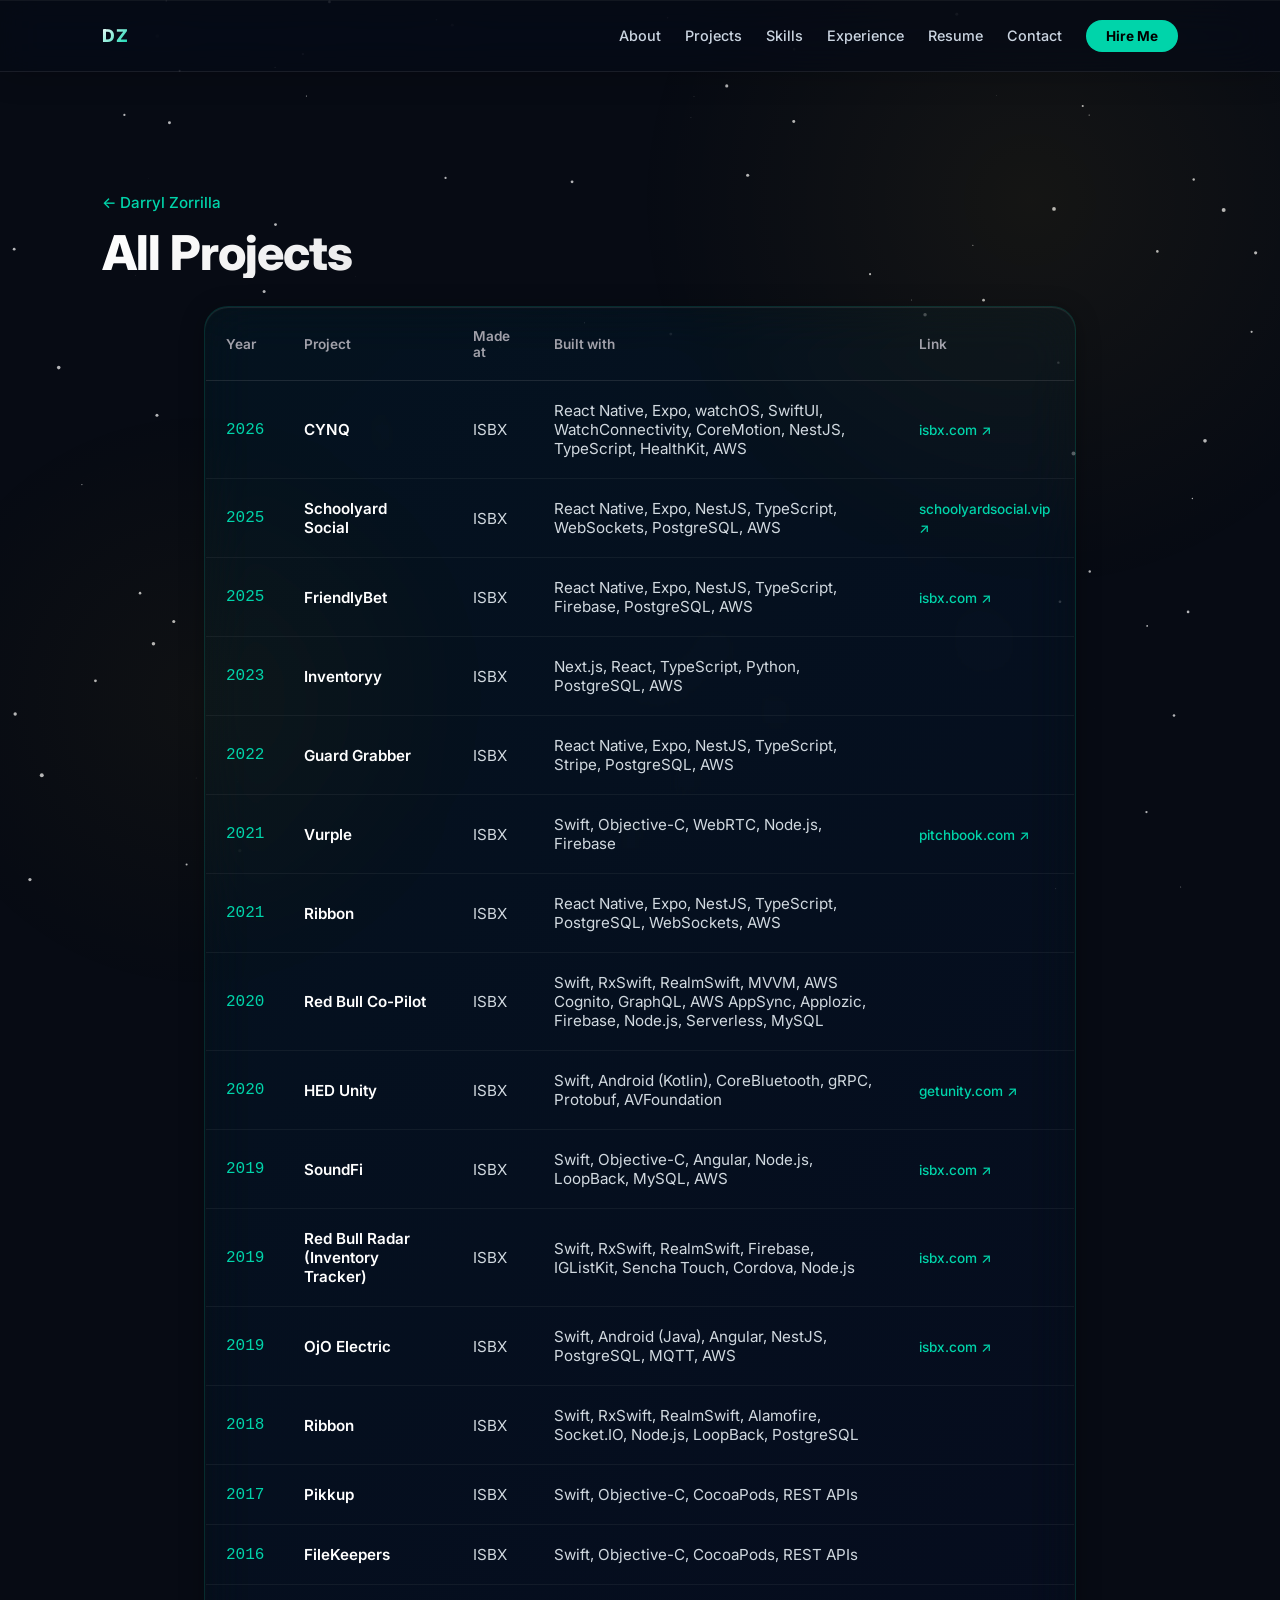
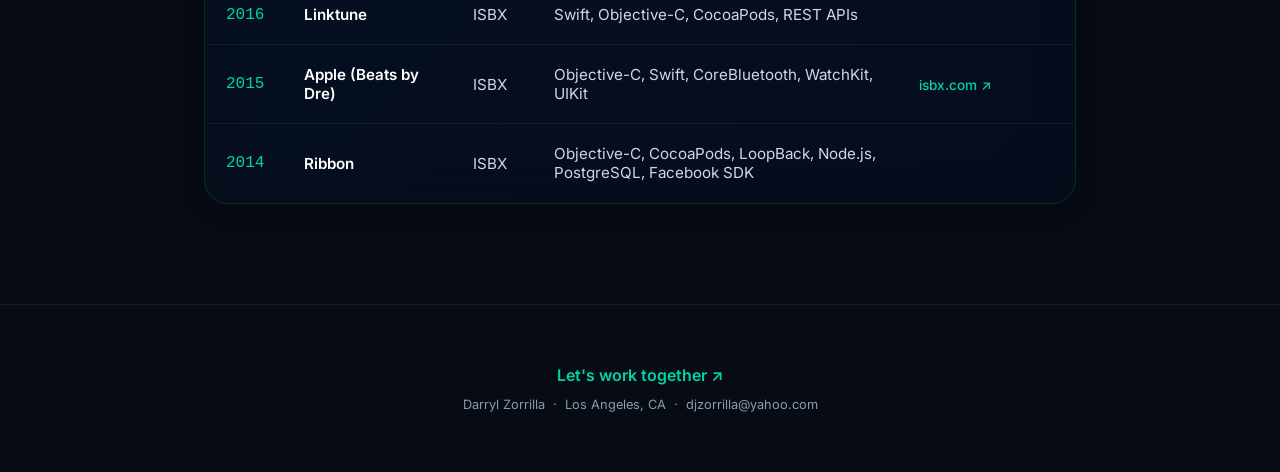
==== commit 86a6b6b1: "Add files via upload" ====
--- a/archive.html
+++ b/archive.html
@@ -61,7 +61,7 @@
             <td class="year">2026</td>
             <td class="title">CYNQ</td>
             <td class="company hide-mobile">ISBX</td>
-            <td class="tech hide-mobile">React Native, Expo, NestJS, TypeScript, HealthKit, Docker, AWS</td>
+            <td class="tech hide-mobile">React Native, Expo, watchOS, SwiftUI, WatchConnectivity, CoreMotion, NestJS, TypeScript, HealthKit, AWS</td>
             <td class="link"><a href="https://www.isbx.com" target="_blank" rel="noopener noreferrer">isbx.com ↗</a></td>
           </tr>
           <tr>
--- a/styles.css
+++ b/styles.css
@@ -27,7 +27,7 @@
   font-family: 'Inter', sans-serif;
   background: var(--bg);
   color: white;
-  overflow-x: hidden;
+  overflow-x: clip;
 }
 
 /* ─── Canvas background ──────────────────────────────── */
@@ -296,12 +296,12 @@
 .primary-btn {
   background: var(--accent);
   color: #000;
-  box-shadow: 0 4px 15px rgba(251, 191, 36, 0.2), inset 0 1px 0 rgba(255, 255, 255, 0.3);
+  box-shadow: 0 4px 15px rgba(0, 212, 170, 0.25), inset 0 1px 0 rgba(255, 255, 255, 0.3);
 }
 
 .primary-btn:hover {
   transform: translateY(-2px);
-  box-shadow: 0 8px 24px rgba(251, 191, 36, 0.35), inset 0 1px 0 rgba(255, 255, 255, 0.4);
+  box-shadow: 0 8px 24px rgba(0, 212, 170, 0.4), inset 0 1px 0 rgba(255, 255, 255, 0.4);
 }
 
 .secondary-btn {
@@ -314,8 +314,8 @@
 }
 
 .secondary-btn:hover {
-  border-color: rgba(251, 191, 36, 0.4);
-  background: rgba(251, 191, 36, 0.03);
+  border-color: rgba(0, 212, 170, 0.4);
+  background: rgba(0, 212, 170, 0.03);
   transform: translateY(-2px);
 }
 
@@ -385,9 +385,9 @@
 }
 
 .skills-grid span:hover {
-  border-color: rgba(251, 191, 36, 0.5);
-  color: var(--accent);
-  background: rgba(251, 191, 36, 0.06);
+  border-color: rgba(0, 212, 170, 0.5);
+  color: var(--accent);
+  background: rgba(0, 212, 170, 0.06);
 }
 
 /* ─── Project Grid ───────────────────────────────────── */
@@ -401,6 +401,7 @@
 /* ─── Flip Card ──────────────────────────────────────── */
 .flip-card {
   perspective: 1200px;
+  -webkit-perspective: 1200px;
   height: 540px;
   cursor: pointer;
 }
@@ -415,6 +416,7 @@
   height: 100%;
   transition: transform 0.65s cubic-bezier(0.23, 1, 0.32, 1);
   transform-style: preserve-3d;
+  -webkit-transform-style: preserve-3d;
 }
 
 .flip-card.flipped .flip-card-inner {
@@ -445,14 +447,14 @@
 
 .flip-card:hover .flip-card-front,
 .flip-card:hover .flip-card-back {
-  border-color: rgba(251, 191, 36, 0.35);
+  border-color: rgba(0, 212, 170, 0.35);
   box-shadow: 0 12px 40px rgba(0, 0, 0, 0.4), inset 0 1px 2px rgba(255, 255, 255, 0.2);
 }
 
 .flip-card-back {
   transform: rotateY(180deg);
-  background: linear-gradient(135deg, rgba(251, 191, 36, 0.05) 0%, rgba(234, 179, 8, 0.05) 100%);
-  border-color: rgba(251, 191, 36, 0.2);
+  background: linear-gradient(135deg, rgba(0, 212, 170, 0.05) 0%, rgba(99, 102, 241, 0.05) 100%);
+  border-color: rgba(0, 212, 170, 0.2);
 }
 
 /* Card Images */
@@ -476,7 +478,7 @@
 }
 
 .card-image.placeholder {
-  background: linear-gradient(135deg, rgba(251, 191, 36, 0.08) 0%, rgba(234, 179, 8, 0.02) 100%);
+  background: linear-gradient(135deg, rgba(0, 212, 170, 0.08) 0%, rgba(99, 102, 241, 0.04) 100%);
   display: flex;
   align-items: center;
   justify-content: center;
@@ -485,7 +487,7 @@
 
 .placeholder-icon {
   font-size: 3.5rem;
-  color: rgba(251, 191, 36, 0.15);
+  color: rgba(0, 212, 170, 0.2);
   transition: color 0.3s ease, transform 0.6s ease;
 }
 
@@ -494,7 +496,7 @@
 }
 
 .flip-card:hover .placeholder-icon {
-  color: rgba(251, 191, 36, 0.4);
+  color: rgba(0, 212, 170, 0.5);
   transform: rotate(15deg);
 }
 
@@ -525,7 +527,7 @@
   border-radius: inherit;
   background: radial-gradient(
     300px circle at var(--mouse-x, 0px) var(--mouse-y, 0px),
-    rgba(251, 191, 36, 0.07),
+    rgba(0, 212, 170, 0.07),
     transparent 60%
   );
   z-index: 0;
@@ -644,8 +646,8 @@
   font-weight: 600;
   padding: 5px 12px;
   border-radius: var(--radius-pill);
-  background: rgba(251, 191, 36, 0.1);
-  border: 1px solid rgba(251, 191, 36, 0.25);
+  background: rgba(0, 212, 170, 0.08);
+  border: 1px solid rgba(0, 212, 170, 0.2);
   color: var(--accent);
   letter-spacing: 0.3px;
 }
@@ -716,7 +718,7 @@
 }
 
 .education-card:hover {
-  border-color: rgba(251, 191, 36, 0.35);
+  border-color: rgba(0, 212, 170, 0.35);
 }
 
 .education-card .edu-icon {
@@ -761,8 +763,8 @@
   gap: 6px;
   margin-top: 8px;
   padding: 4px 14px;
-  background: rgba(251, 191, 36, 0.08);
-  border: 1px solid rgba(251, 191, 36, 0.2);
+  background: rgba(0, 212, 170, 0.08);
+  border: 1px solid rgba(0, 212, 170, 0.2);
   border-radius: var(--radius-pill);
   font-size: 0.75rem;
   color: var(--accent);
@@ -823,7 +825,7 @@
   border-radius: 50%;
   background: var(--accent);
   border: 2px solid var(--bg);
-  box-shadow: 0 0 0 3px rgba(251, 191, 36, 0.2);
+  box-shadow: 0 0 0 3px rgba(0, 212, 170, 0.2);
   flex-shrink: 0;
   position: relative;
   left: 5px;
@@ -1336,8 +1338,8 @@
 }
 
 .archive-link:hover {
-  border-color: rgba(251, 191, 36, 0.4);
-  background: rgba(251, 191, 36, 0.03);
+  border-color: rgba(0, 212, 170, 0.4);
+  background: rgba(0, 212, 170, 0.03);
   transform: translateY(-2px);
   color: var(--accent);
 }
@@ -1381,8 +1383,8 @@
 }
 
 .table-container {
-  background: linear-gradient(135deg, rgba(251, 191, 36, 0.05) 0%, rgba(234, 179, 8, 0.01) 100%);
-  border: 1px solid rgba(251, 191, 36, 0.15);
+  background: linear-gradient(135deg, rgba(0, 212, 170, 0.04) 0%, rgba(99, 102, 241, 0.02) 100%);
+  border: 1px solid rgba(0, 212, 170, 0.15);
   border-radius: var(--radius-card);
   padding: 1px;
   overflow-x: auto;
@@ -1417,7 +1419,7 @@
 }
 
 .archive-table tr:hover td {
-  background: rgba(251, 191, 36, 0.05);
+  background: rgba(0, 212, 170, 0.04);
 }
 
 .archive-table .year {
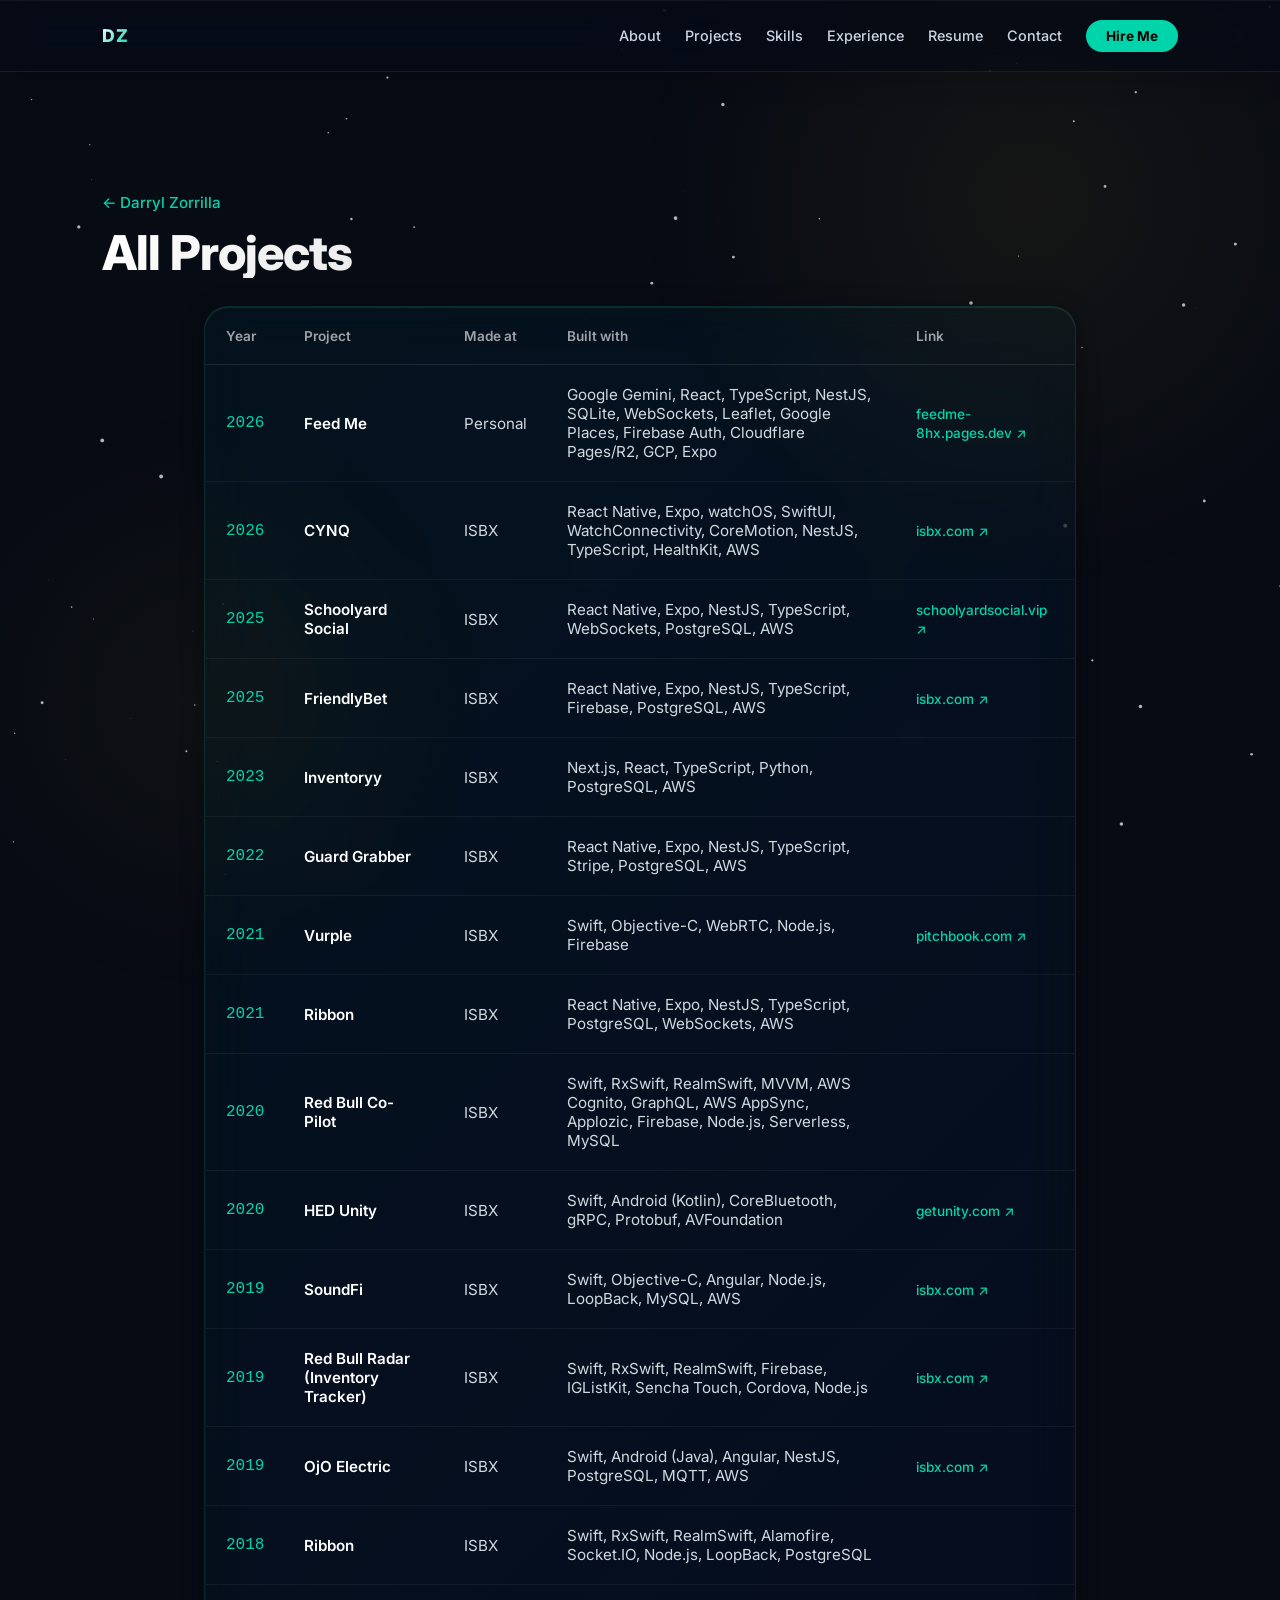
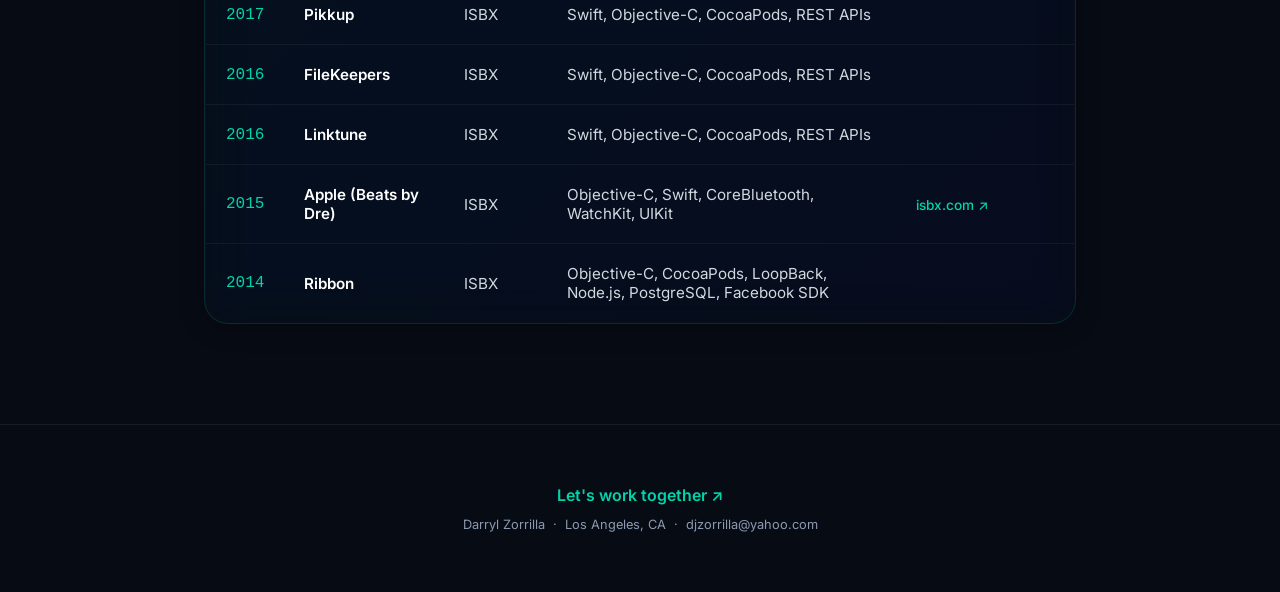
==== commit a93001f9: "Add files via upload" ====
--- a/archive.html
+++ b/archive.html
@@ -59,6 +59,13 @@
         <tbody>
           <tr>
             <td class="year">2026</td>
+            <td class="title">Feed Me</td>
+            <td class="company hide-mobile">Personal</td>
+            <td class="tech hide-mobile">Google Gemini, React, TypeScript, NestJS, SQLite, WebSockets, Leaflet, Google Places, Firebase Auth, Cloudflare Pages/R2, GCP, Expo</td>
+            <td class="link"><a href="https://feedme-8hx.pages.dev" target="_blank" rel="noopener noreferrer">feedme-8hx.pages.dev ↗</a></td>
+          </tr>
+          <tr>
+            <td class="year">2026</td>
             <td class="title">CYNQ</td>
             <td class="company hide-mobile">ISBX</td>
             <td class="tech hide-mobile">React Native, Expo, watchOS, SwiftUI, WatchConnectivity, CoreMotion, NestJS, TypeScript, HealthKit, AWS</td>
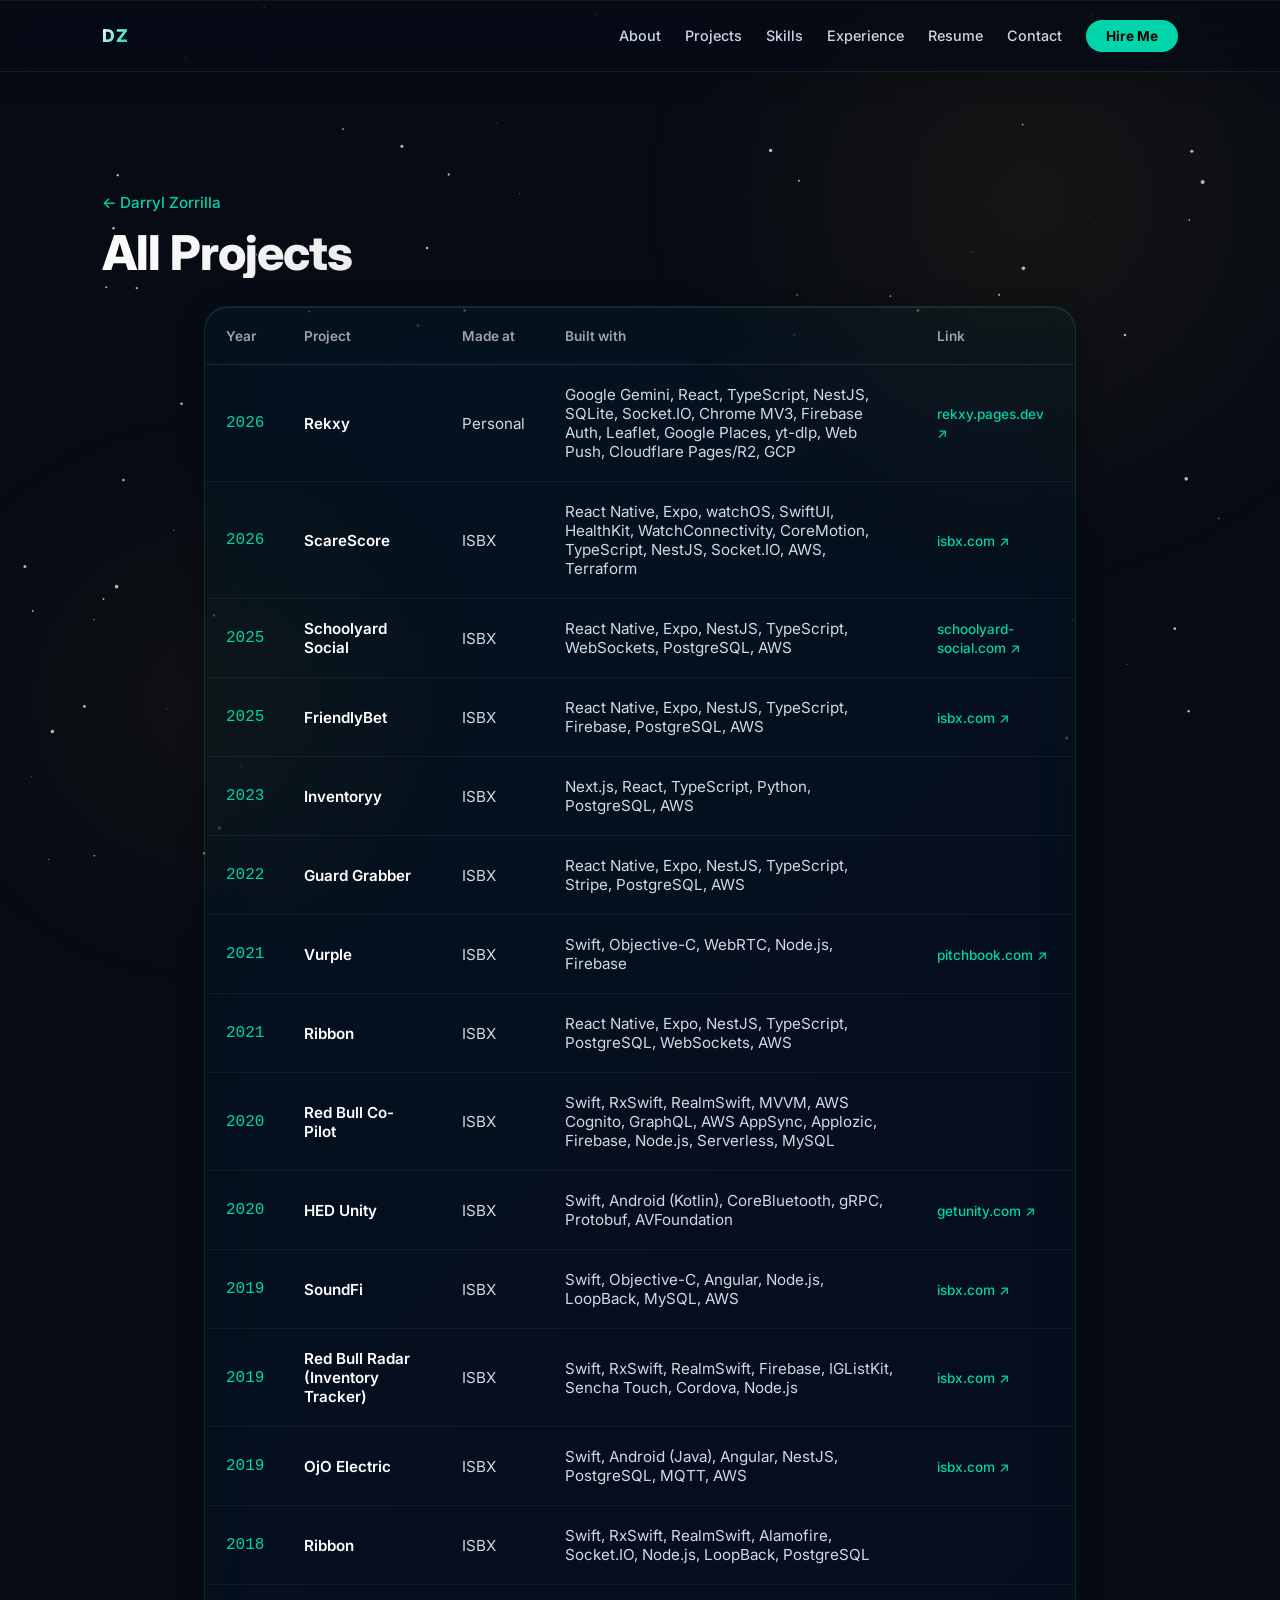
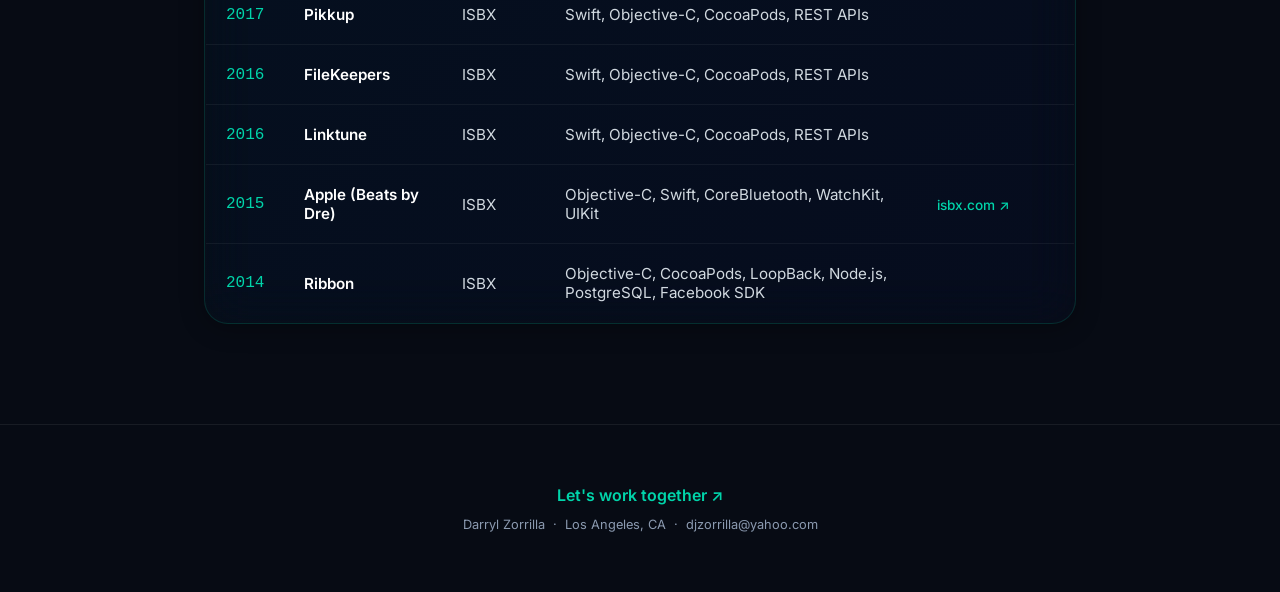
==== commit 52da89d2: "Add files via upload" ====
--- a/archive.html
+++ b/archive.html
@@ -59,16 +59,16 @@
         <tbody>
           <tr>
             <td class="year">2026</td>
-            <td class="title">Feed Me</td>
+            <td class="title">Rekxy</td>
             <td class="company hide-mobile">Personal</td>
-            <td class="tech hide-mobile">Google Gemini, React, TypeScript, NestJS, SQLite, WebSockets, Leaflet, Google Places, Firebase Auth, Cloudflare Pages/R2, GCP, Expo</td>
-            <td class="link"><a href="https://feedme-8hx.pages.dev" target="_blank" rel="noopener noreferrer">feedme-8hx.pages.dev ↗</a></td>
+            <td class="tech hide-mobile">Google Gemini, React, TypeScript, NestJS, SQLite, Socket.IO, Chrome MV3, Firebase Auth, Leaflet, Google Places, yt-dlp, Web Push, Cloudflare Pages/R2, GCP</td>
+            <td class="link"><a href="https://rekxy.pages.dev" target="_blank" rel="noopener noreferrer">rekxy.pages.dev ↗</a></td>
           </tr>
           <tr>
             <td class="year">2026</td>
-            <td class="title">CYNQ</td>
-            <td class="company hide-mobile">ISBX</td>
-            <td class="tech hide-mobile">React Native, Expo, watchOS, SwiftUI, WatchConnectivity, CoreMotion, NestJS, TypeScript, HealthKit, AWS</td>
+            <td class="title">ScareScore</td>
+            <td class="company hide-mobile">ISBX</td>
+            <td class="tech hide-mobile">React Native, Expo, watchOS, SwiftUI, HealthKit, WatchConnectivity, CoreMotion, TypeScript, NestJS, Socket.IO, AWS, Terraform</td>
             <td class="link"><a href="https://www.isbx.com" target="_blank" rel="noopener noreferrer">isbx.com ↗</a></td>
           </tr>
           <tr>
@@ -76,7 +76,7 @@
             <td class="title">Schoolyard Social</td>
             <td class="company hide-mobile">ISBX</td>
             <td class="tech hide-mobile">React Native, Expo, NestJS, TypeScript, WebSockets, PostgreSQL, AWS</td>
-            <td class="link"><a href="https://www.schoolyardsocial.vip" target="_blank" rel="noopener noreferrer">schoolyardsocial.vip ↗</a></td>
+            <td class="link"><a href="https://schoolyard-social.com" target="_blank" rel="noopener noreferrer">schoolyard-social.com ↗</a></td>
           </tr>
           <tr>
             <td class="year">2025</td>
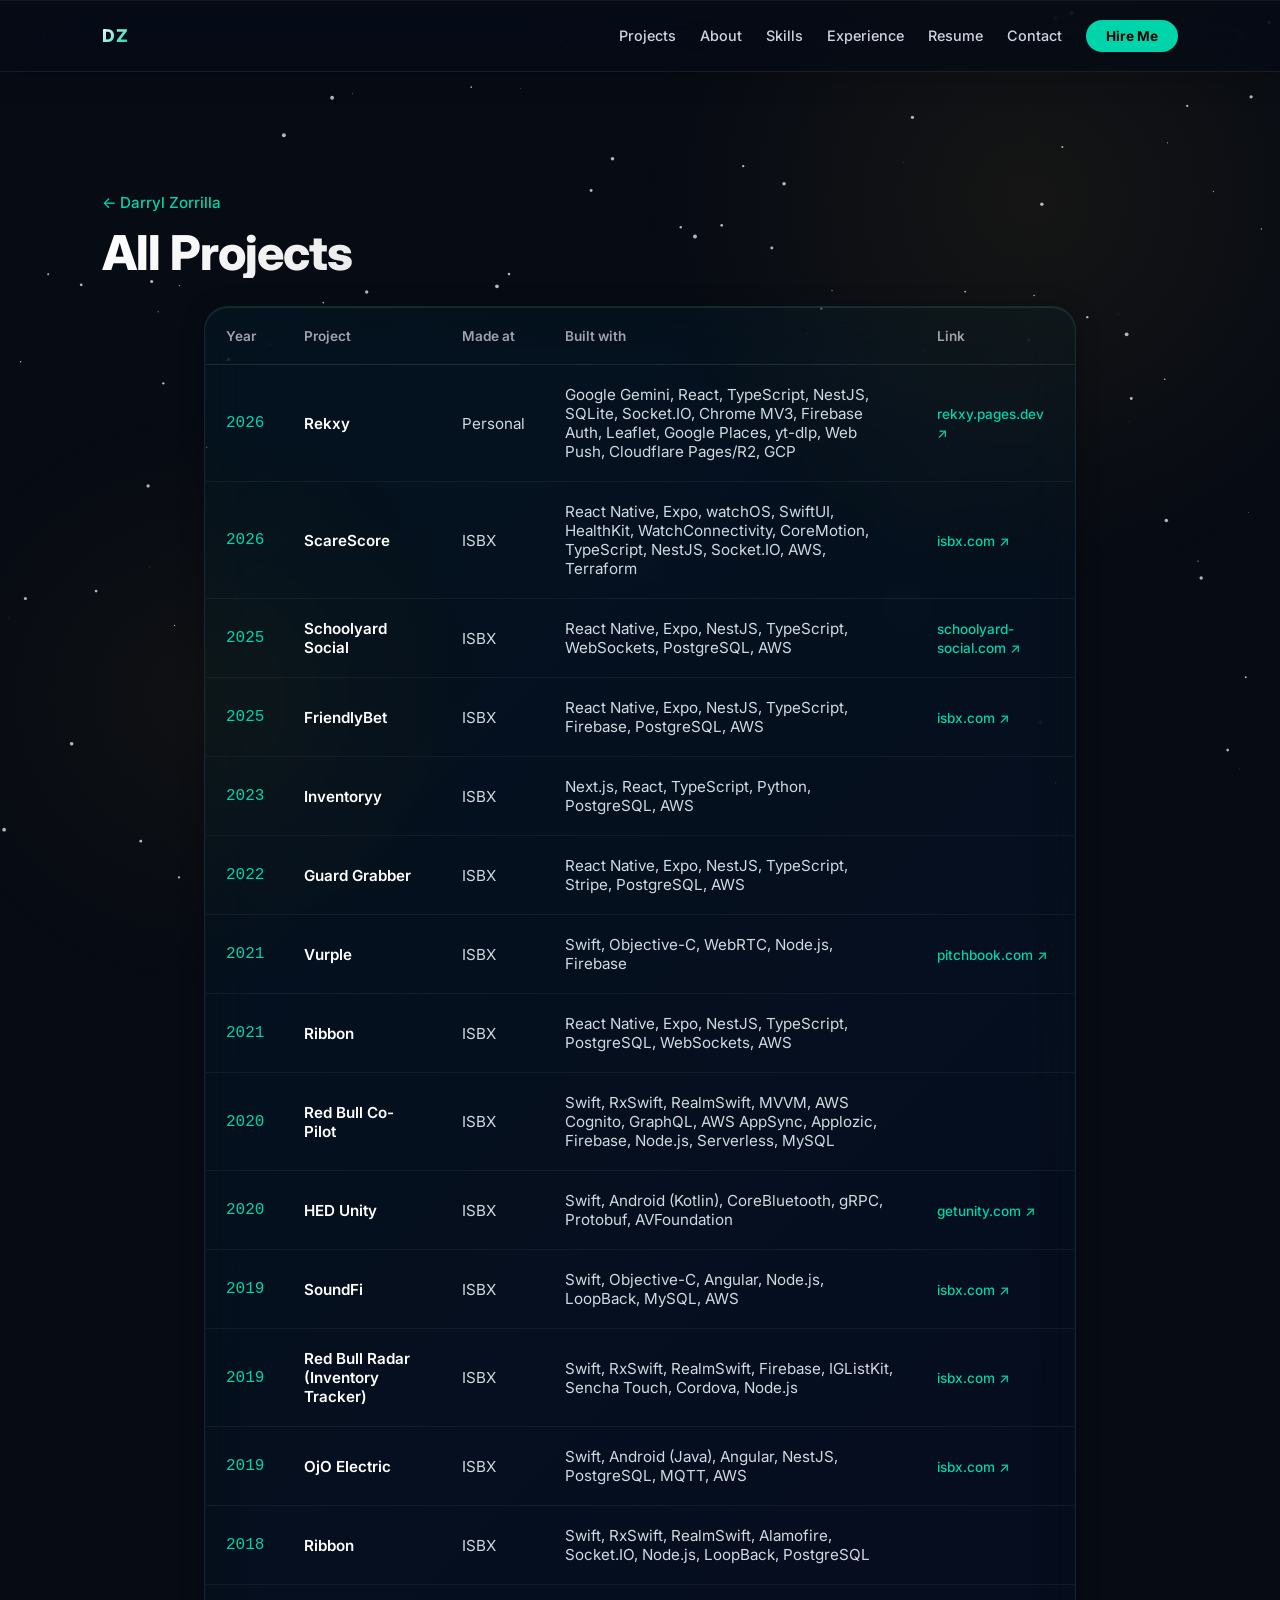
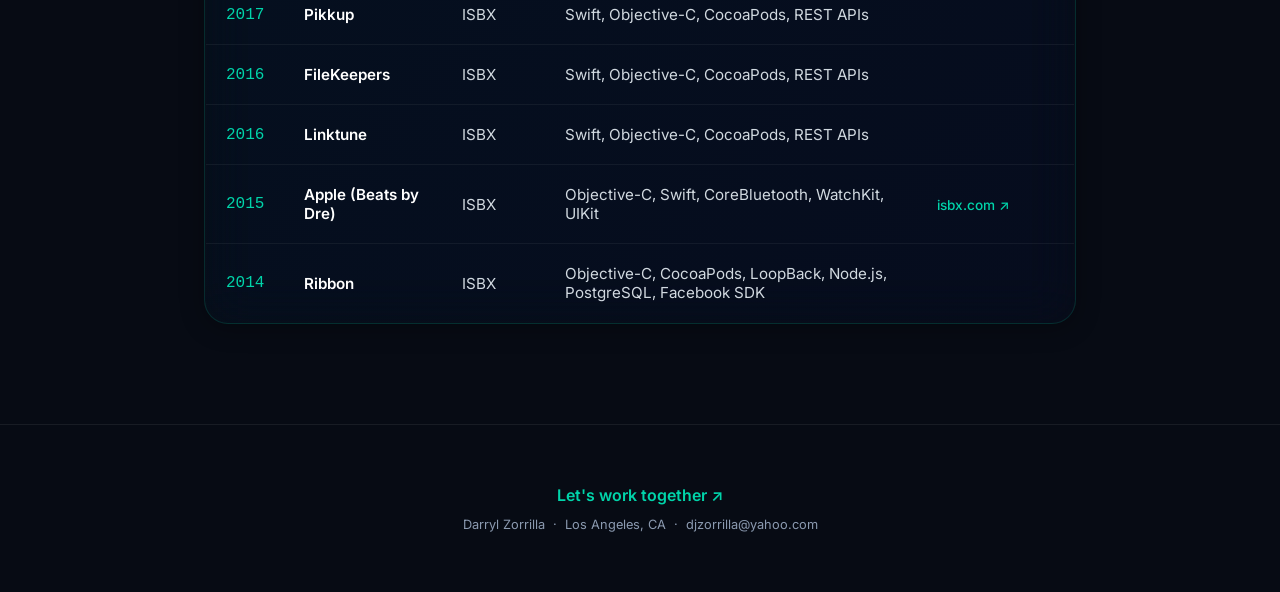
==== commit 435f3fc5: "Add files via upload" ====
--- a/archive.html
+++ b/archive.html
@@ -4,18 +4,31 @@
   <meta charset="UTF-8">
   <meta name="viewport" content="width=device-width, initial-scale=1.0">
   <title>All Projects Archive — Darryl Zorrilla</title>
-  <meta name="description" content="Full archive of projects built by Darryl Zorrilla — Senior Full-Stack & Mobile Engineer based in Los Angeles.">
+  <meta name="description" content="Full archive of projects built by Darryl Zorrilla — Senior Full-Stack &amp; Mobile Engineer based in Los Angeles.">
+  <meta name="theme-color" content="#070b14">
+  <meta name="robots" content="index, follow">
+  <meta property="og:type" content="website">
   <meta property="og:title" content="Project Archive — Darryl Zorrilla">
   <meta property="og:description" content="Every app and platform I've shipped over 15+ years.">
+  <meta property="og:image" content="images/portfolio-social.jpg">
+  <meta property="og:image:width" content="1200">
+  <meta property="og:image:height" content="630">
+  <meta name="twitter:card" content="summary_large_image">
+  <meta name="twitter:title" content="Project Archive — Darryl Zorrilla">
+  <meta name="twitter:description" content="Every app and platform I've shipped over 15+ years.">
+  <meta name="twitter:image" content="images/portfolio-social.jpg">
+  <link rel="icon" href="favicon.svg" type="image/svg+xml">
   <link rel="stylesheet" href="styles.css">
   <link rel="preconnect" href="https://fonts.googleapis.com">
-  <link href="https://fonts.googleapis.com/css2?family=Inter:wght@300;400;500;600;700;800&display=swap" rel="stylesheet">
+  <link rel="preconnect" href="https://fonts.gstatic.com" crossorigin>
+  <link href="https://fonts.googleapis.com/css2?family=Inter:wght@300;400;500;600;700;800&amp;display=swap" rel="stylesheet">
 </head>
 <body>
-  <canvas id="bg"></canvas>
-  <div class="background-glow"></div>
-  <div class="background-glow-2"></div>
-  <div class="cursor-glow" id="cursor-glow"></div>
+  <a class="skip-link" href="#project-archive">Skip to project archive</a>
+  <canvas id="bg" aria-hidden="true"></canvas>
+  <div class="background-glow" aria-hidden="true"></div>
+  <div class="background-glow-2" aria-hidden="true"></div>
+  <div class="cursor-glow" id="cursor-glow" aria-hidden="true"></div>
 
   <!-- ─── NAV ─────────────────────────────────────────── -->
   <header class="hero archive-hero">
@@ -23,8 +36,8 @@
       <div class="logo"><a href="index.html" style="color: inherit; text-decoration: none;">DZ</a></div>
 
       <div class="nav-links" id="nav-links">
+        <a href="index.html#projects">Projects</a>
         <a href="index.html#about">About</a>
-        <a href="index.html#projects">Projects</a>
         <a href="index.html#skills">Skills</a>
         <a href="index.html#experience">Experience</a>
         <a href="Darryl%20Zorrilla%20Resume.pdf" target="_blank" rel="noopener noreferrer">Resume</a>
@@ -44,7 +57,7 @@
     </div>
   </header>
 
-  <main class="archive-main">
+  <main class="archive-main" id="project-archive">
     <div class="table-container">
       <table class="archive-table">
         <thead>
--- a/styles.css
+++ b/styles.css
@@ -28,6 +28,43 @@
   background: var(--bg);
   color: white;
   overflow-x: clip;
+}
+
+.site-main {
+  display: flex;
+  flex-direction: column;
+}
+
+.projects-section { order: 1; }
+.about-section { order: 2; }
+.skills-section { order: 3; }
+.timeline-section { order: 4; }
+.now-building-section { order: 5; }
+.education-section { order: 6; }
+.contact-section { order: 7; }
+
+.skip-link {
+  position: fixed;
+  top: 12px;
+  left: 12px;
+  z-index: 1000;
+  padding: 10px 16px;
+  border-radius: 10px;
+  background: var(--accent);
+  color: #000;
+  font-weight: 700;
+  text-decoration: none;
+  transform: translateY(-160%);
+  transition: transform 0.2s ease;
+}
+
+.skip-link:focus {
+  transform: translateY(0);
+}
+
+:where(a, button, [tabindex]):focus-visible {
+  outline: 3px solid #fbbf24;
+  outline-offset: 4px;
 }
 
 /* ─── Canvas background ──────────────────────────────── */
@@ -99,6 +136,7 @@
   font-weight: 800;
   font-size: 1.1rem;
   letter-spacing: 1px;
+  text-decoration: none;
   background: linear-gradient(135deg, #fff 0%, var(--accent) 100%);
   -webkit-background-clip: text;
   -webkit-text-fill-color: transparent;
@@ -583,7 +621,12 @@
 
 .flip-hint {
   margin-top: 20px;
+  width: fit-content;
+  padding: 0;
+  border: 0;
+  background: none;
   font-size: 0.75rem;
+  font-family: inherit;
   color: var(--text-muted);
   font-weight: 500;
   display: flex;
@@ -591,6 +634,7 @@
   gap: 4px;
   opacity: 0.7;
   transition: opacity 0.2s ease;
+  cursor: pointer;
 }
 
 .flip-card:hover .flip-hint {
@@ -599,13 +643,39 @@
 }
 
 /* Back face */
+.card-back-header {
+  display: flex;
+  align-items: center;
+  justify-content: space-between;
+  gap: 16px;
+  margin-bottom: 16px;
+}
+
 .card-back-title {
   font-size: 0.7rem;
   font-weight: 600;
   letter-spacing: 1.5px;
   color: var(--accent);
   text-transform: uppercase;
-  margin-bottom: 16px;
+}
+
+.flip-back {
+  flex-shrink: 0;
+  padding: 6px 10px;
+  border: 1px solid rgba(0, 212, 170, 0.25);
+  border-radius: var(--radius-pill);
+  background: rgba(0, 212, 170, 0.06);
+  color: var(--accent);
+  font: inherit;
+  font-size: 0.72rem;
+  font-weight: 600;
+  cursor: pointer;
+  transition: background 0.2s ease, border-color 0.2s ease;
+}
+
+.flip-back:hover {
+  border-color: rgba(0, 212, 170, 0.55);
+  background: rgba(0, 212, 170, 0.12);
 }
 
 .contributions {
@@ -624,6 +694,11 @@
   display: flex;
   align-items: flex-start;
   gap: 8px;
+}
+
+.contributions li strong {
+  color: #fff;
+  white-space: nowrap;
 }
 
 .contributions li::before {
@@ -1497,10 +1572,23 @@
   }
 }
 
+@media (prefers-reduced-motion: reduce) {
+  html {
+    scroll-behavior: auto;
+  }
+
+  *,
+  *::before,
+  *::after {
+    animation-duration: 0.01ms !important;
+    animation-iteration-count: 1 !important;
+    transition-duration: 0.01ms !important;
+  }
+}
+
 .reveal-group .reveal:nth-child(1) { transition-delay: 0ms; }
 .reveal-group .reveal:nth-child(2) { transition-delay: 80ms; }
 .reveal-group .reveal:nth-child(3) { transition-delay: 160ms; }
 .reveal-group .reveal:nth-child(4) { transition-delay: 240ms; }
 .reveal-group .reveal:nth-child(5) { transition-delay: 320ms; }
 .reveal-group .reveal:nth-child(6) { transition-delay: 400ms; }
-
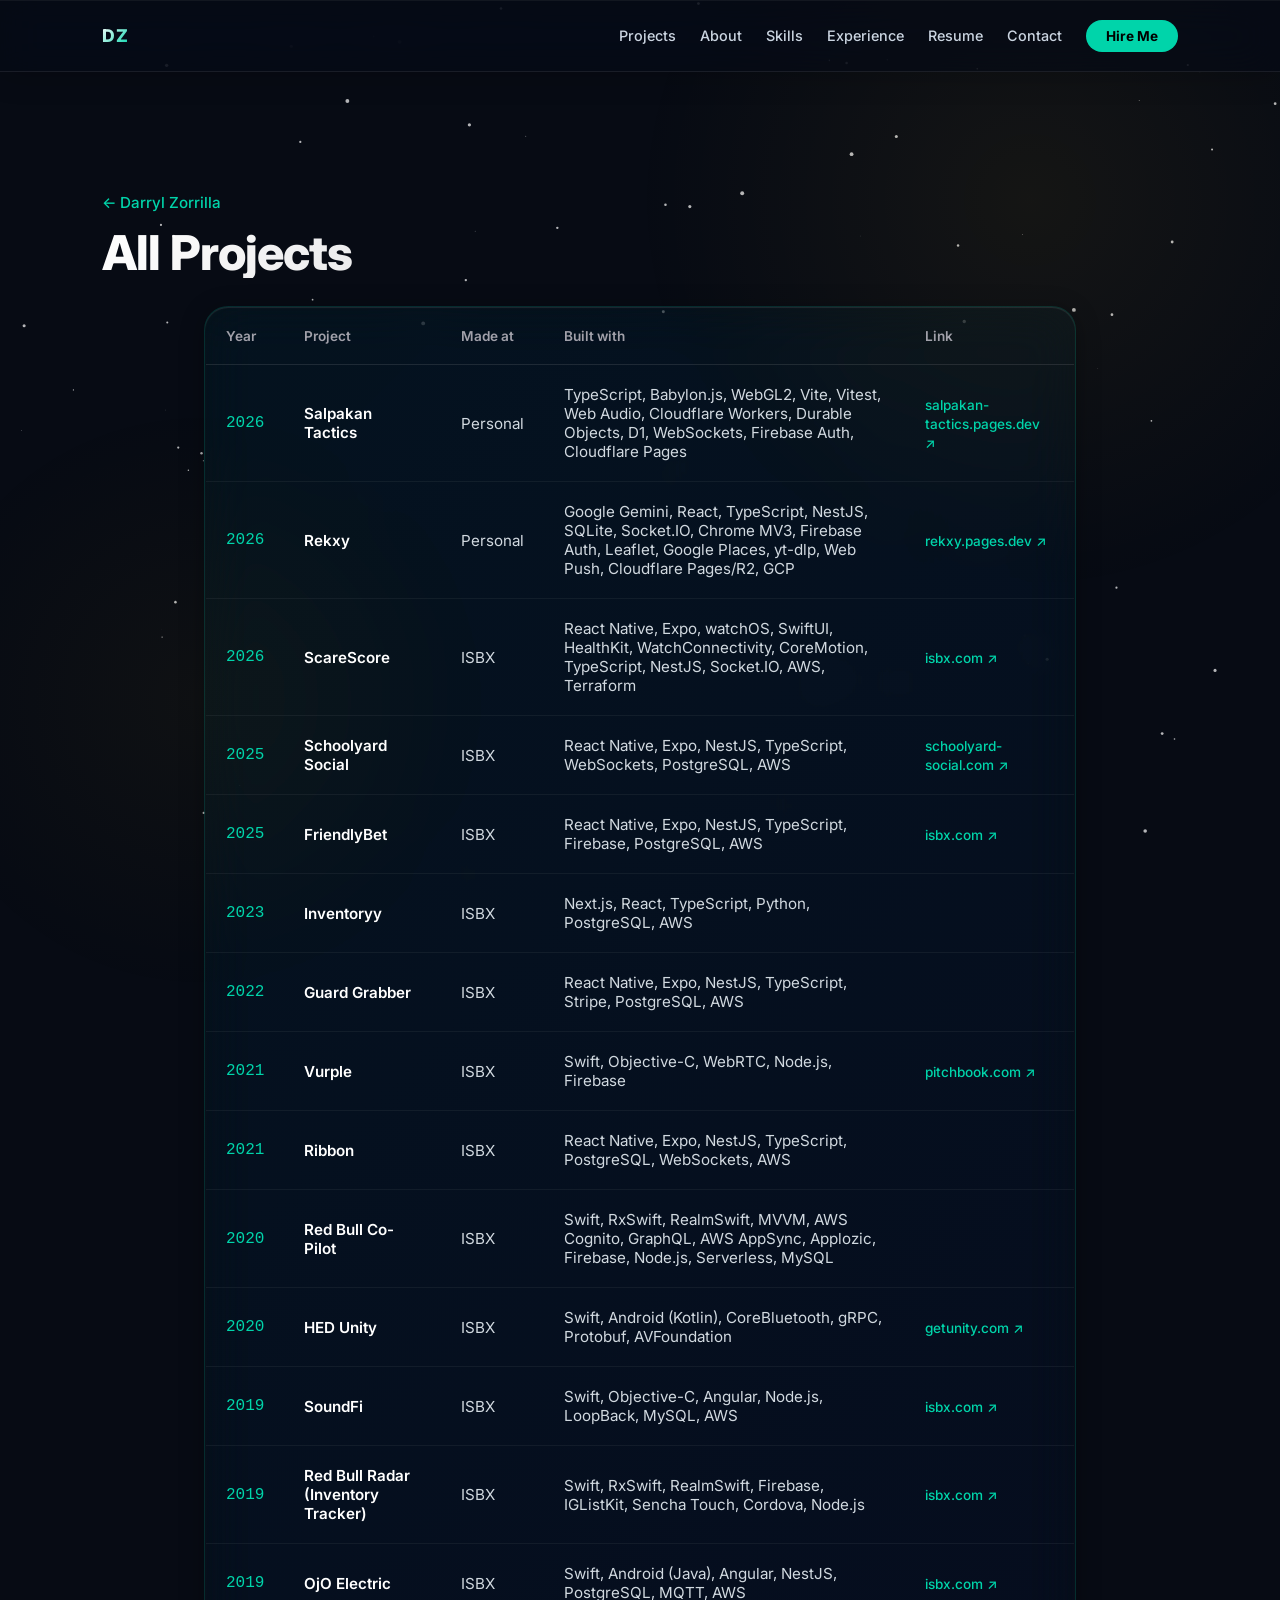
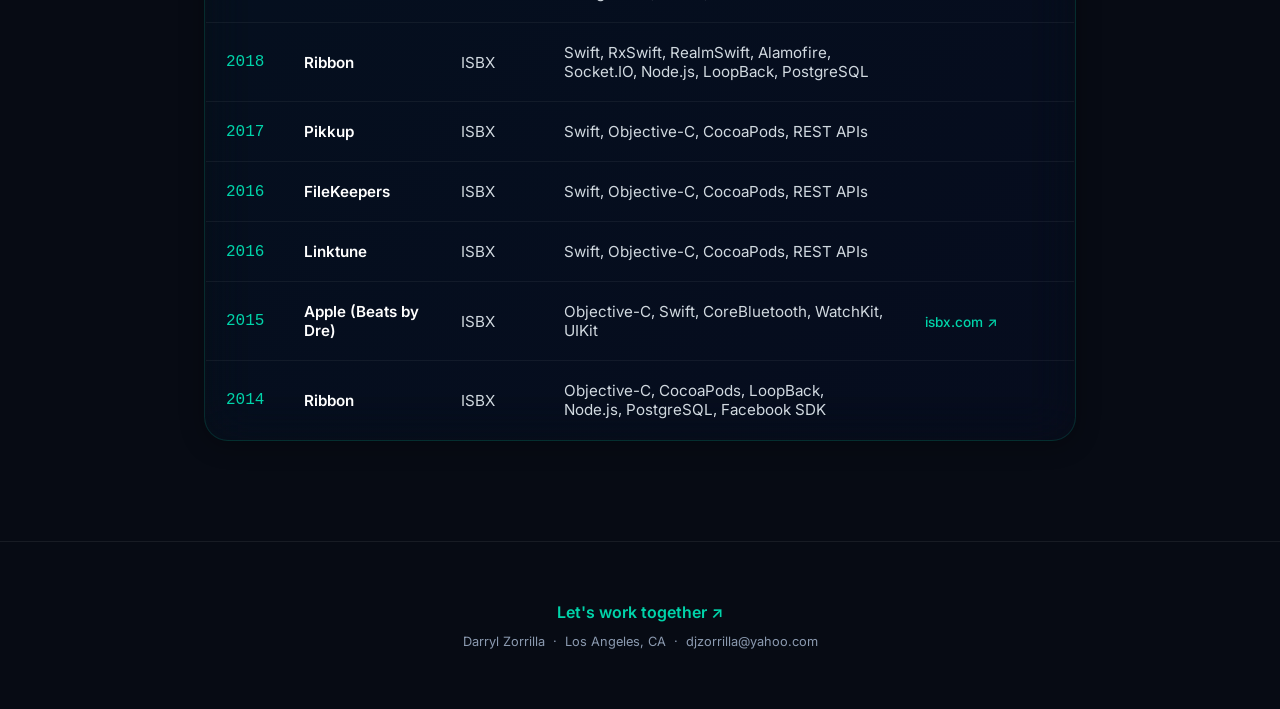
==== commit 8f137a6a: "Add files via upload" ====
--- a/archive.html
+++ b/archive.html
@@ -10,13 +10,14 @@
   <meta property="og:type" content="website">
   <meta property="og:title" content="Project Archive — Darryl Zorrilla">
   <meta property="og:description" content="Every app and platform I've shipped over 15+ years.">
-  <meta property="og:image" content="images/portfolio-social.jpg">
+  <meta property="og:image" content="images/og-cover.jpg">
   <meta property="og:image:width" content="1200">
   <meta property="og:image:height" content="630">
+  <meta property="og:image:alt" content="Darryl Zorrilla — Senior Full-Stack and Mobile Engineer">
   <meta name="twitter:card" content="summary_large_image">
   <meta name="twitter:title" content="Project Archive — Darryl Zorrilla">
   <meta name="twitter:description" content="Every app and platform I've shipped over 15+ years.">
-  <meta name="twitter:image" content="images/portfolio-social.jpg">
+  <meta name="twitter:image" content="images/og-cover.jpg">
   <link rel="icon" href="favicon.svg" type="image/svg+xml">
   <link rel="stylesheet" href="styles.css">
   <link rel="preconnect" href="https://fonts.googleapis.com">
@@ -72,6 +73,13 @@
         <tbody>
           <tr>
             <td class="year">2026</td>
+            <td class="title">Salpakan Tactics</td>
+            <td class="company hide-mobile">Personal</td>
+            <td class="tech hide-mobile">TypeScript, Babylon.js, WebGL2, Vite, Vitest, Web Audio, Cloudflare Workers, Durable Objects, D1, WebSockets, Firebase Auth, Cloudflare Pages</td>
+            <td class="link"><a href="https://salpakan-tactics.pages.dev" target="_blank" rel="noopener noreferrer">salpakan-tactics.pages.dev ↗</a></td>
+          </tr>
+          <tr>
+            <td class="year">2026</td>
             <td class="title">Rekxy</td>
             <td class="company hide-mobile">Personal</td>
             <td class="tech hide-mobile">Google Gemini, React, TypeScript, NestJS, SQLite, Socket.IO, Chrome MV3, Firebase Auth, Leaflet, Google Places, yt-dlp, Web Push, Cloudflare Pages/R2, GCP</td>
--- a/styles.css
+++ b/styles.css
@@ -441,6 +441,9 @@
   perspective: 1200px;
   -webkit-perspective: 1200px;
   height: 540px;
+  /* The back face is sized by the column the grid hands the card, not by the
+     viewport, so the compact typography below is a container query. */
+  container-type: inline-size;
   cursor: pointer;
 }
 
@@ -493,6 +496,10 @@
   transform: rotateY(180deg);
   background: linear-gradient(135deg, rgba(0, 212, 170, 0.05) 0%, rgba(99, 102, 241, 0.05) 100%);
   border-color: rgba(0, 212, 170, 0.2);
+  /* Last resort only: the sizing below keeps every case study inside the card,
+     so this scrolls rather than silently hiding a line if copy ever grows. */
+  overflow-y: auto;
+  overscroll-behavior: contain;
 }
 
 /* Card Images */
@@ -727,6 +734,68 @@
   letter-spacing: 0.3px;
 }
 
+/* A multi-column grid can hand a card a ~340px column at desktop widths — a
+   narrower card than the single-column mobile layout gets. Case-study copy
+   wraps to more lines there, so tighten it by card width, wherever that
+   happens, instead of guessing viewport breakpoints. Declared after the base
+   rules above because a container query adds no specificity of its own. */
+/* Very small phones (and the Fold's cover screen) get a second tier: the copy
+   tightens again and the card itself grows, since one column of taller cards
+   costs nothing when they are stacked. */
+@container (max-width: 305px) {
+  .flip-card-back {
+    padding: 16px;
+  }
+
+  .contributions {
+    gap: 5px;
+    margin-bottom: 10px;
+  }
+
+  .contributions li {
+    font-size: 0.74rem;
+    line-height: 1.32;
+  }
+
+  .tech-tags {
+    gap: 5px;
+  }
+
+  .tech-tags span {
+    font-size: 0.6rem;
+    padding: 3px 7px;
+  }
+}
+
+@container (max-width: 420px) {
+  .flip-card-back {
+    padding: 22px;
+  }
+
+  .card-back-header {
+    margin-bottom: 12px;
+  }
+
+  .contributions {
+    gap: 6px;
+    margin-bottom: 12px;
+  }
+
+  .contributions li {
+    font-size: 0.8rem;
+    line-height: 1.4;
+  }
+
+  .tech-tags {
+    gap: 6px;
+  }
+
+  .tech-tags span {
+    font-size: 0.66rem;
+    padding: 4px 9px;
+  }
+}
+
 /* ─── Notable Work ───────────────────────────────────── */
 .notable-work {
   margin-top: 60px;
@@ -1342,6 +1411,22 @@
   }
 }
 
+@media (max-width: 380px) {
+  .flip-card,
+  .flip-card.featured {
+    height: 640px;
+  }
+}
+
+/* Below ~345px the longest case study needs the room; the cards are stacked
+   here, so growing them is cheaper than hiding a line of it. */
+@media (max-width: 345px) {
+  .flip-card,
+  .flip-card.featured {
+    height: 760px;
+  }
+}
+
 @media (max-width: 480px) {
   .timeline-item {
     grid-template-columns: 1fr;
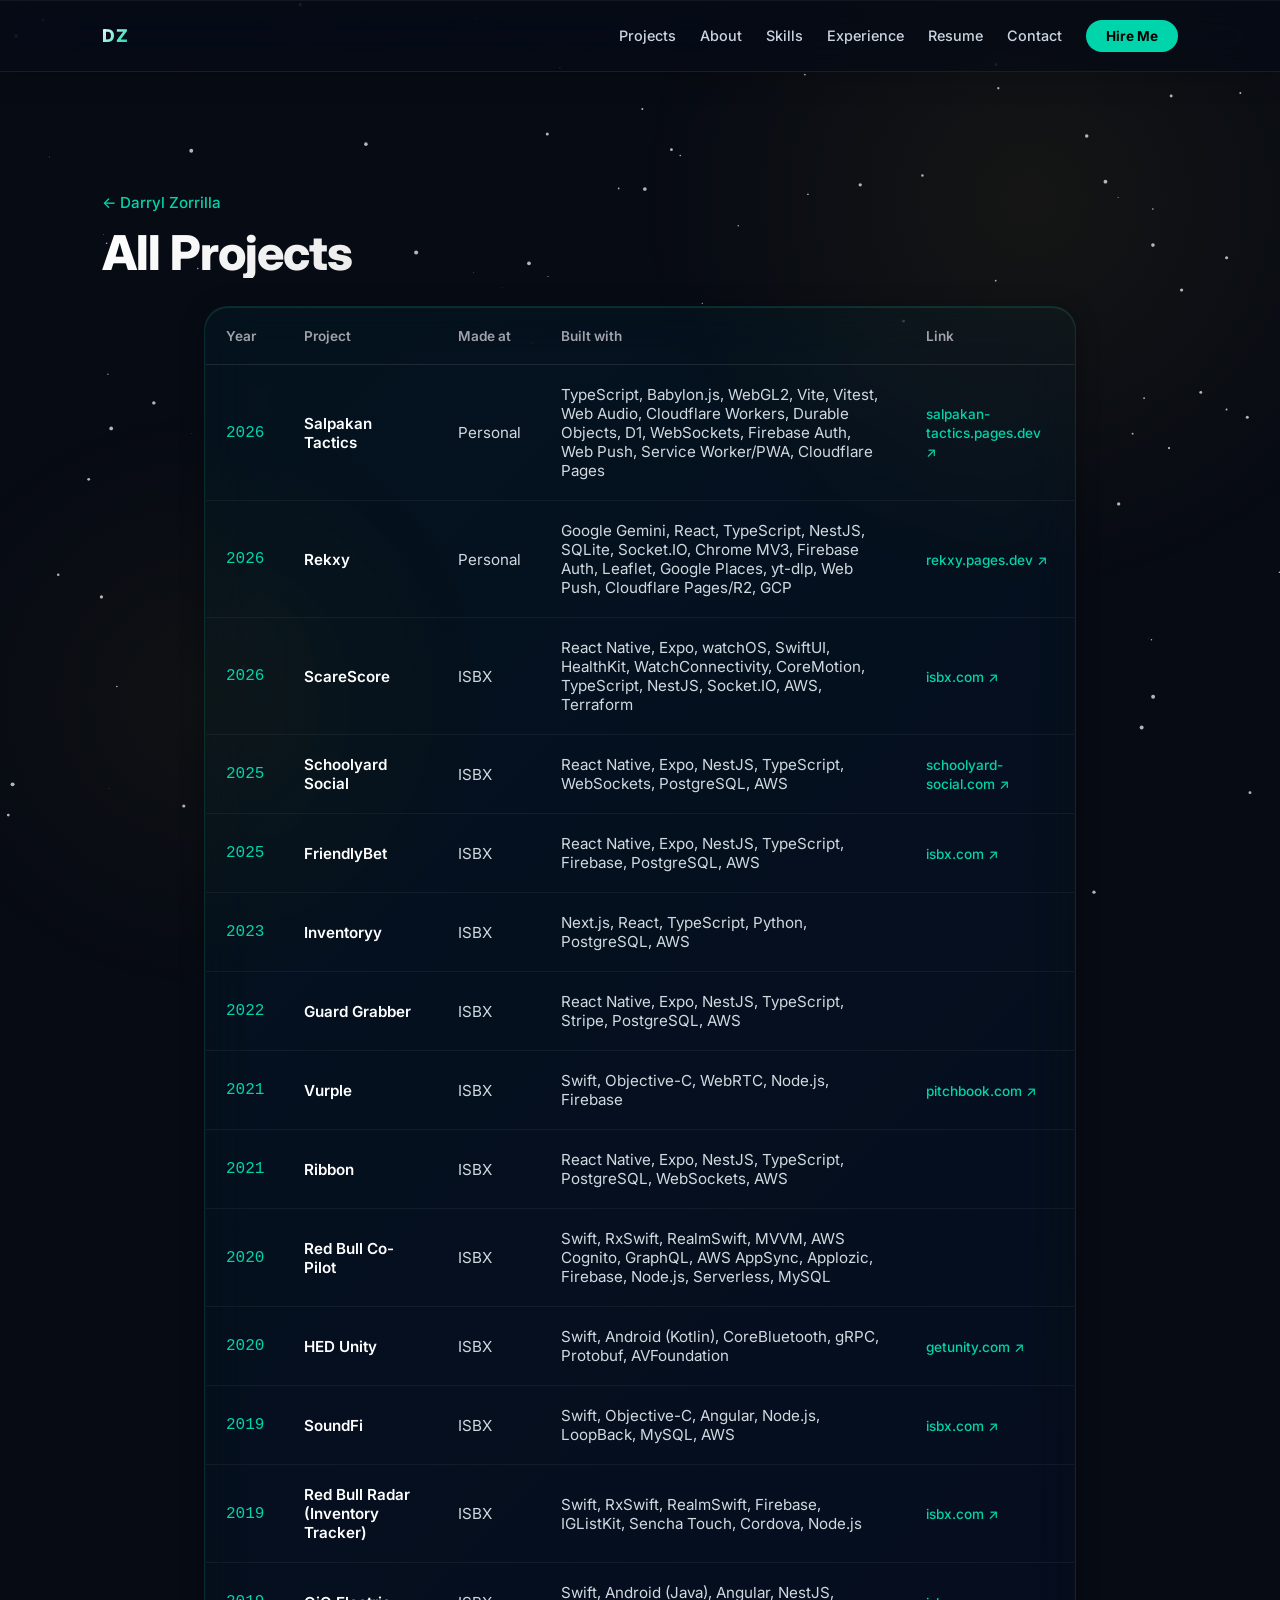
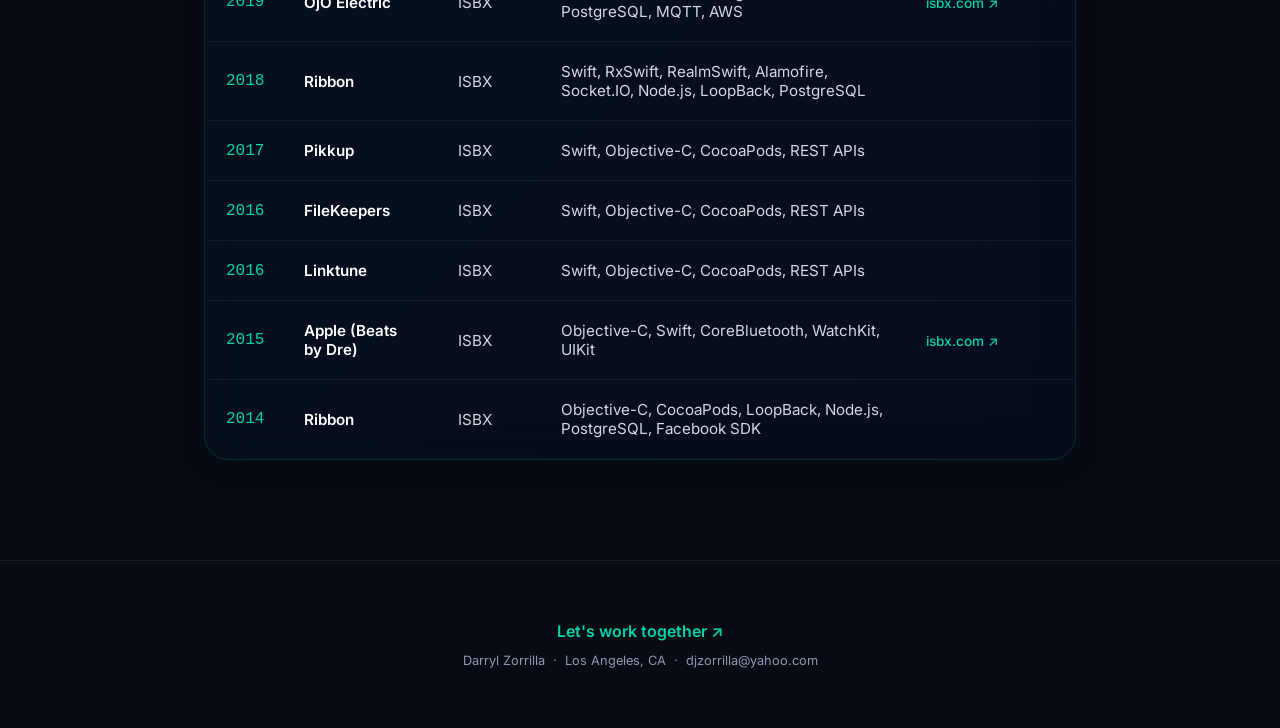
==== commit 99a08974: "Add files via upload" ====
--- a/archive.html
+++ b/archive.html
@@ -75,7 +75,7 @@
             <td class="year">2026</td>
             <td class="title">Salpakan Tactics</td>
             <td class="company hide-mobile">Personal</td>
-            <td class="tech hide-mobile">TypeScript, Babylon.js, WebGL2, Vite, Vitest, Web Audio, Cloudflare Workers, Durable Objects, D1, WebSockets, Firebase Auth, Cloudflare Pages</td>
+            <td class="tech hide-mobile">TypeScript, Babylon.js, WebGL2, Vite, Vitest, Web Audio, Cloudflare Workers, Durable Objects, D1, WebSockets, Firebase Auth, Web Push, Service Worker/PWA, Cloudflare Pages</td>
             <td class="link"><a href="https://salpakan-tactics.pages.dev" target="_blank" rel="noopener noreferrer">salpakan-tactics.pages.dev ↗</a></td>
           </tr>
           <tr>
